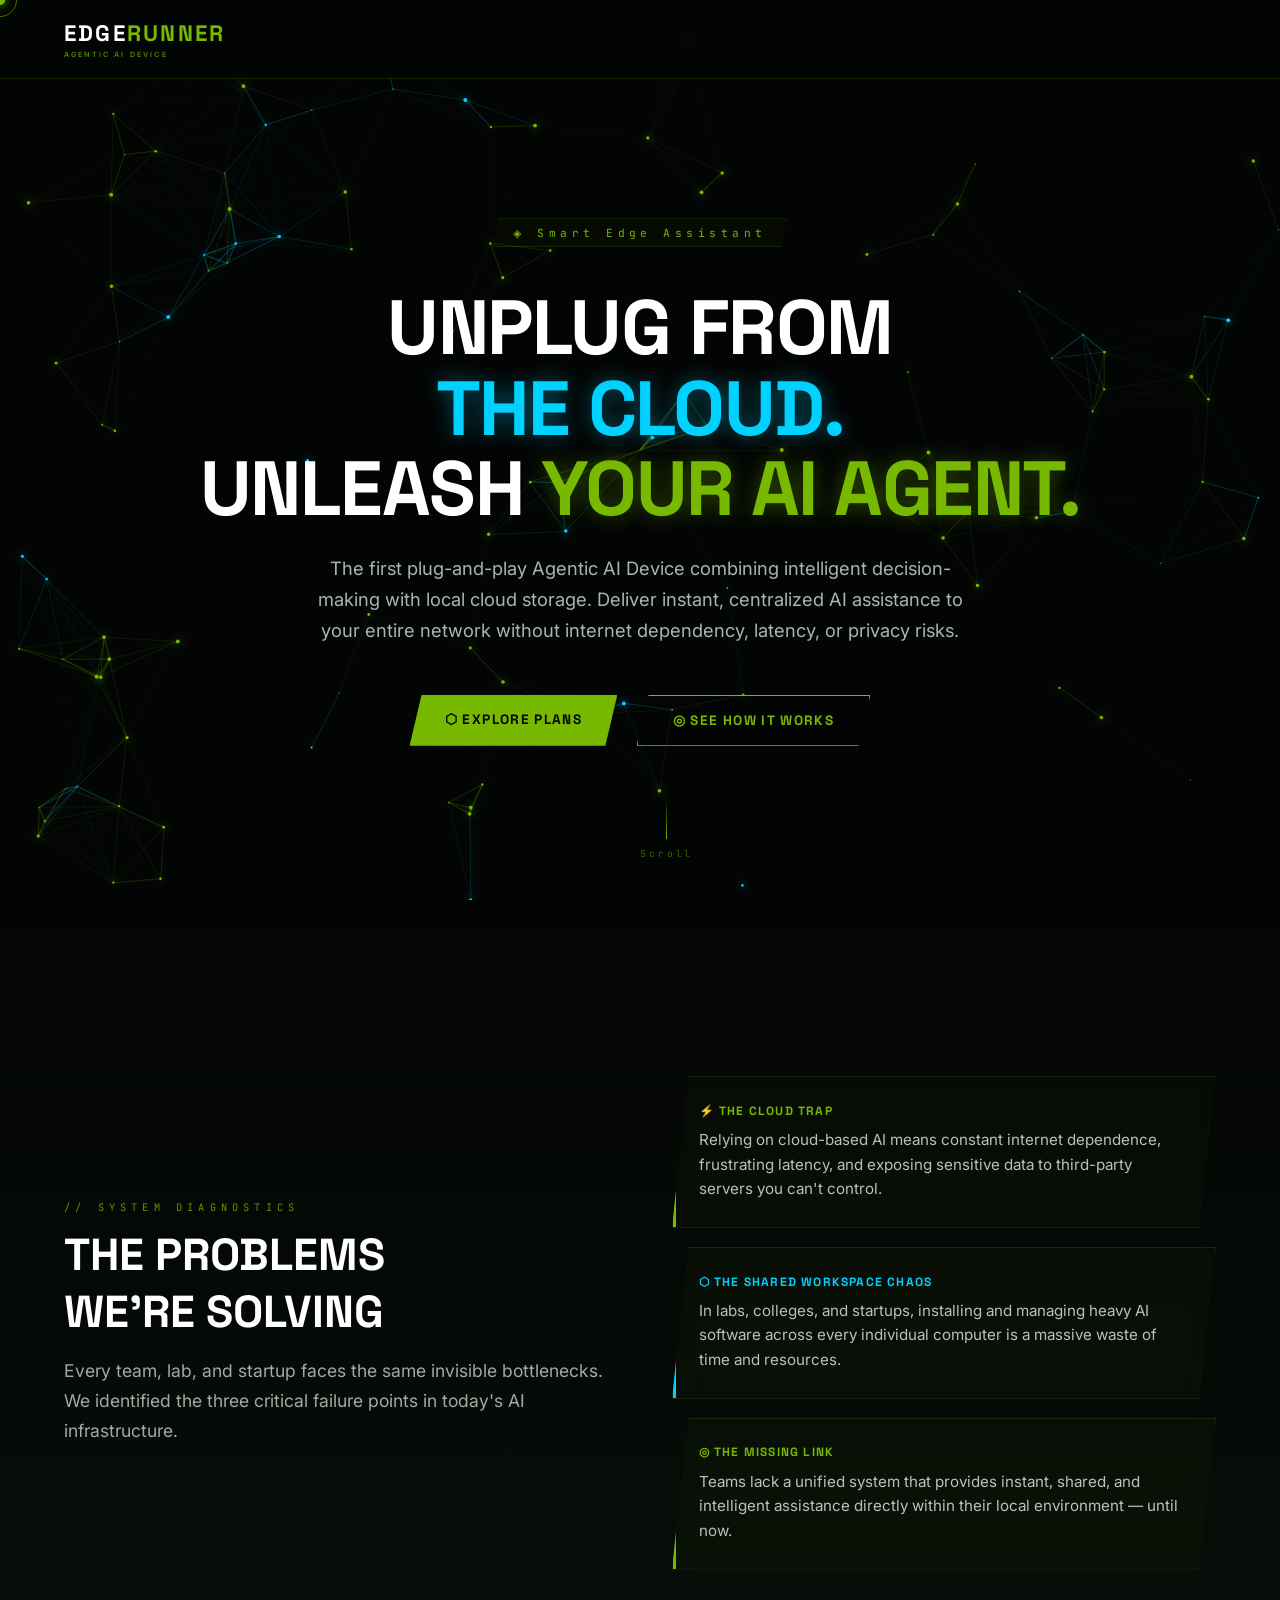
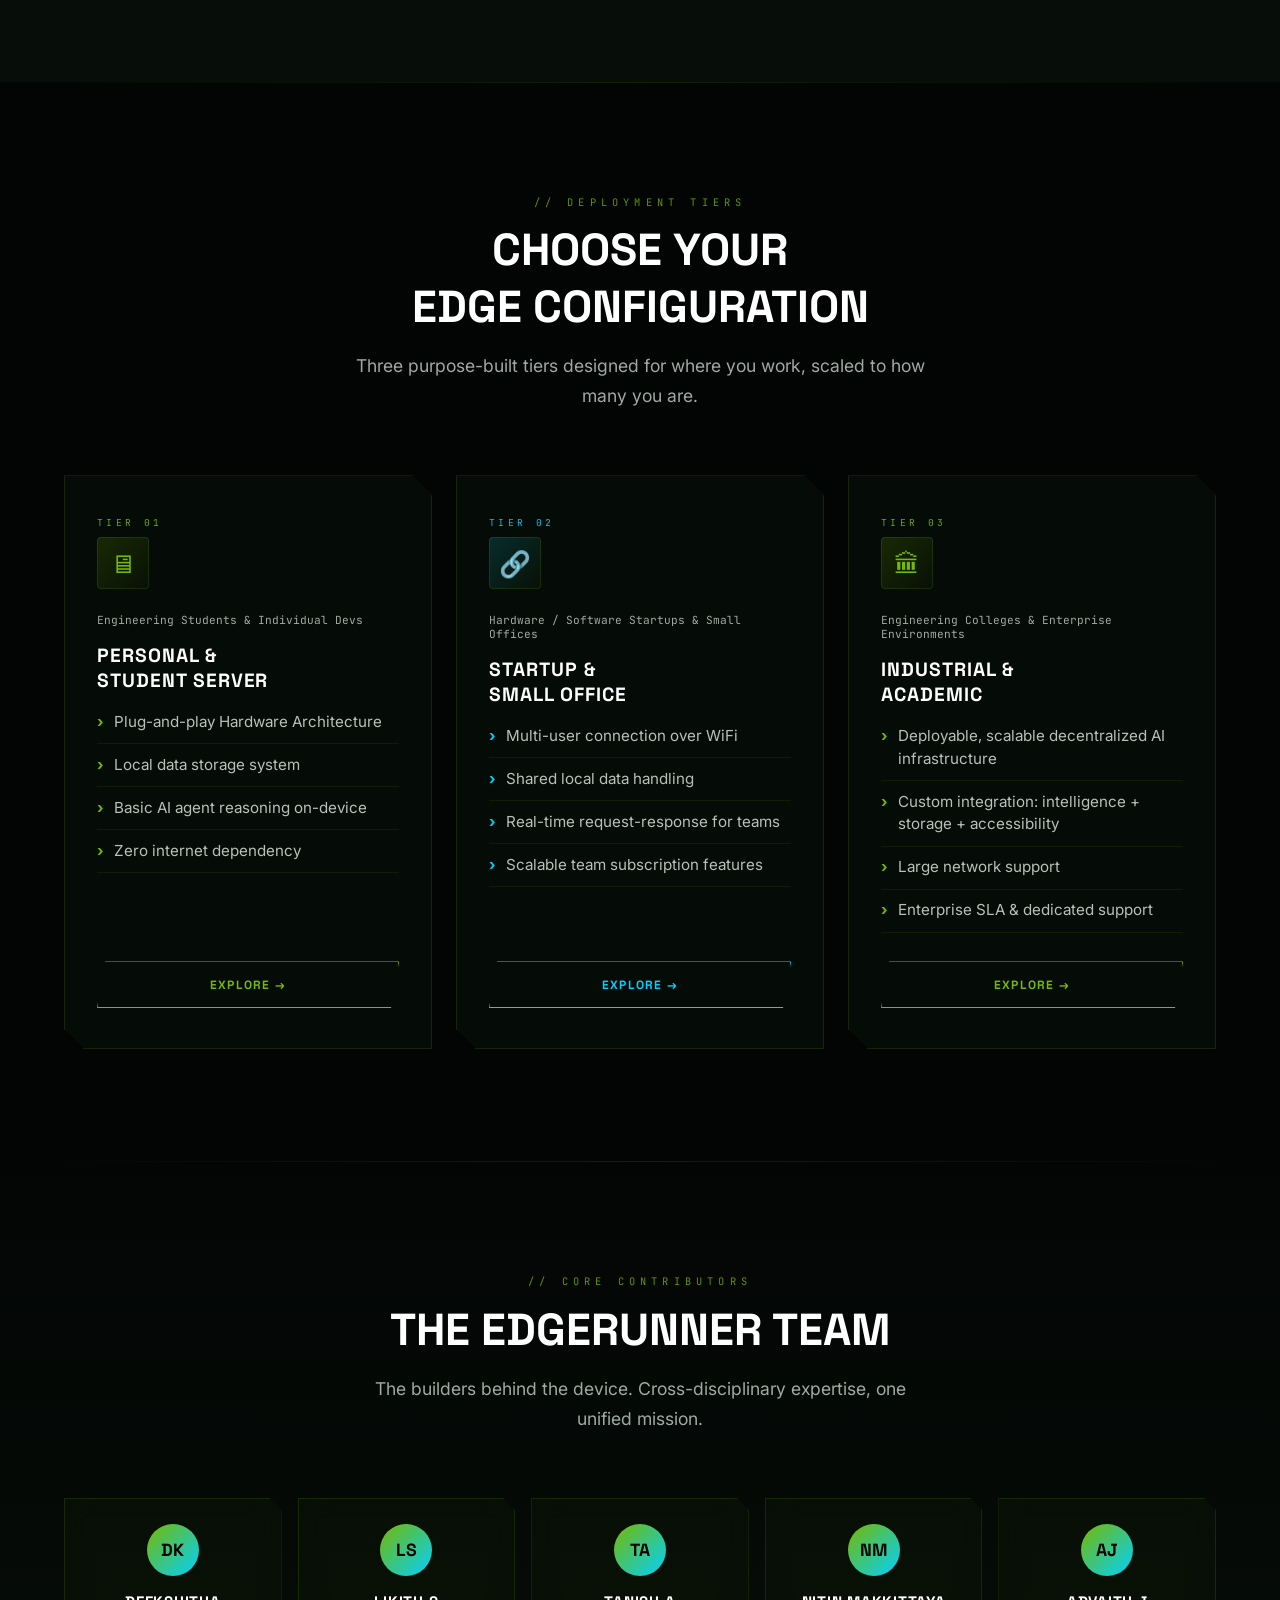
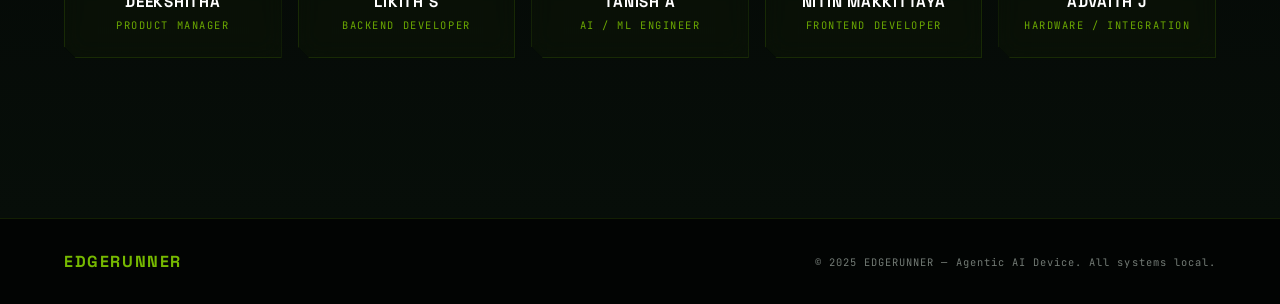
==== index.html @ c9e1b282 "Fresh start: Initializing Edgerunner" ====
<!DOCTYPE html>
<html lang="en">
<head>
<meta charset="UTF-8">
<meta name="viewport" content="width=device-width, initial-scale=1.0">
<title>EDGERUNNER | Agentic AI Device</title>
<link href="https://fonts.googleapis.com/css2?family=Space+Grotesk:wght@400;700;900&family=Inter:wght@300;400;600&family=JetBrains+Mono:wght@300;400&display=swap" rel="stylesheet">
<link rel="stylesheet" href="styles.css">
</head>
<body>

<div class="cursor" id="cursor"></div>
<div class="cursor-ring" id="cursor-ring"></div>

<canvas id="bg-canvas"></canvas>

<nav>
  <a href="index.html" class="nav-logo">EDGE<span>RUNNER</span></a>
  <ul class="nav-links">

  </ul>
</nav>

<section id="hero">
  <div class="hero-badge">◈ Smart Edge Assistant</div>
  <h1 class="hero-headline">
    Unplug from<br>
    <span class="hl-blue">the Cloud.</span><br>
    Unleash <span class="hl-green">your AI Agent.</span>
  </h1>
  <p class="hero-sub">
    The first plug-and-play Agentic AI Device combining intelligent decision-making with local cloud storage. Deliver instant, centralized AI assistance to your entire network without internet dependency, latency, or privacy risks.
  </p>
  <div class="hero-ctas">
    <a href="#features" class="btn-primary"><span style="position:relative;z-index:1">⬡ Explore Plans</span></a>
    <a href="#problem" class="btn-secondary">◎ See How It Works</a>
  </div>
  <div class="scroll-hint">
    <div class="line"></div>
    <span>Scroll</span>
  </div>
</section>

<section id="problem">
  <div class="problem-grid">
    <div class="problem-left reveal">
      <div class="section-label">// System Diagnostics</div>
      <h2 class="section-title">The Problems<br>We're Solving</h2>
      <p class="section-desc">
        Every team, lab, and startup faces the same invisible bottlenecks. We identified the three critical failure points in today's AI infrastructure.
      </p>
    </div>
    <div class="problem-cards">
      <div class="problem-card c1 reveal reveal-delay-1">
        <div class="problem-card-label">⚡ The Cloud Trap</div>
        <p>Relying on cloud-based AI means constant internet dependence, frustrating latency, and exposing sensitive data to third-party servers you can't control.</p>
      </div>
      <div class="problem-card c2 reveal reveal-delay-2">
        <div class="problem-card-label">⬡ The Shared Workspace Chaos</div>
        <p>In labs, colleges, and startups, installing and managing heavy AI software across every individual computer is a massive waste of time and resources.</p>
      </div>
      <div class="problem-card c3 reveal reveal-delay-3">
        <div class="problem-card-label">◎ The Missing Link</div>
        <p>Teams lack a unified system that provides instant, shared, and intelligent assistance directly within their local environment — until now.</p>
      </div>
    </div>
  </div>
</section>

<div class="divider"></div>

<section id="features">
  <div class="features-header reveal">
    <div class="section-label">// Deployment Tiers</div>
    <h2 class="section-title">Choose Your<br>Edge Configuration</h2>
    <p class="section-desc">Three purpose-built tiers designed for where you work, scaled to how many you are.</p>
  </div>

  <div class="features-grid">
    <div class="feature-card fc1 reveal reveal-delay-1" style="display: flex; flex-direction: column;">
      <div class="feature-card-glow"></div>
      <div class="feature-tag">Tier 01</div>
      <div class="feature-icon">🖥</div>
      <div class="feature-target">Engineering Students & Individual Devs</div>
      <h3>Personal &amp;<br>Student Server</h3>
      <ul class="feature-list" style="flex-grow: 1;">
        <li>Plug-and-play Hardware Architecture</li>
        <li>Local data storage system</li>
        <li>Basic AI agent reasoning on-device</li>
        <li>Zero internet dependency</li>
      </ul>
      <a href="personal.html" class="btn-feature">Explore →</a>
    </div>

    <div class="feature-card fc2 reveal reveal-delay-2" style="display: flex; flex-direction: column;">
      <div class="feature-card-glow"></div>
      <div class="feature-tag">Tier 02</div>
      <div class="feature-icon">🔗</div>
      <div class="feature-target">Hardware / Software Startups & Small Offices</div>
      <h3>Startup &amp;<br>Small Office</h3>
      <ul class="feature-list" style="flex-grow: 1;">
        <li>Multi-user connection over WiFi</li>
        <li>Shared local data handling</li>
        <li>Real-time request-response for teams</li>
        <li>Scalable team subscription features</li>
      </ul>
      <a href="startup.html" class="btn-feature">Explore  →</a>
    </div>

    <div class="feature-card fc3 reveal reveal-delay-3" style="display: flex; flex-direction: column;">
      <div class="feature-card-glow"></div>
      <div class="feature-tag">Tier 03</div>
      <div class="feature-icon">🏛</div>
      <div class="feature-target">Engineering Colleges & Enterprise Environments</div>
      <h3>Industrial &amp;<br>Academic</h3>
      <ul class="feature-list" style="flex-grow: 1;">
        <li>Deployable, scalable decentralized AI infrastructure</li>
        <li>Custom integration: intelligence + storage + accessibility</li>
        <li>Large network support</li>
        <li>Enterprise SLA &amp; dedicated support</li>
      </ul>
      <a href="industrial.html" class="btn-feature">Explore →</a>
    </div>
  </div>
</section>

<div class="divider"></div>

<section id="team">
  <div class="team-header reveal">
    <div class="section-label">// Core Contributors</div>
    <h2 class="section-title">The EDGERUNNER Team</h2>
    <p class="section-desc" style="margin: 0 auto;">The builders behind the device. Cross-disciplinary expertise, one unified mission.</p>
  </div>

  <div class="team-grid">
    <div class="team-card reveal">
      <div class="team-avatar">DK</div>
      <div class="team-name">Deekshitha</div>
      <div class="team-role">Product Manager</div>
    </div>
    <div class="team-card reveal reveal-delay-1">
      <div class="team-avatar">LS</div>
      <div class="team-name">Likith S</div>
      <div class="team-role">Backend Developer</div>
    </div>
    <div class="team-card reveal reveal-delay-2">
      <div class="team-avatar">TA</div>
      <div class="team-name">Tanish A</div>
      <div class="team-role">AI / ML Engineer</div>
    </div>
    <div class="team-card reveal reveal-delay-3">
      <div class="team-avatar">NM</div>
      <div class="team-name">Nitin Makkittaya</div>
      <div class="team-role">Frontend Developer</div>
    </div>
    <div class="team-card reveal reveal-delay-3">
      <div class="team-avatar">AJ</div>
      <div class="team-name">Advaith J</div>
      <div class="team-role">Hardware / Integration</div>
    </div>
  </div>
</section>

<footer>
  <div class="footer-logo">EDGERUNNER</div>
  <div class="footer-copy">© 2025 EDGERUNNER — Agentic AI Device. All systems local.</div>
</footer>

<script src="script.js"></script>
</body>
</html>
---- styles.css ----
:root {
  /* NVIDIA-inspired Palette */
  --nv-green: #76b900;
  --nv-green-glow: rgba(118, 185, 0, 0.4);
  --tech-blue: #00d1ff;
  --dark: #030504;
  --deep: #070e09;
  --glass: rgba(118, 185, 0, 0.03);
  --glass-border: rgba(118, 185, 0, 0.15);
  --text-main: #e2f0e6;
}

*, *::before, *::after { margin: 0; padding: 0; box-sizing: border-box; }

html { scroll-behavior: smooth; }

body {
  background: var(--dark);
  color: var(--text-main);
  font-family: 'Inter', sans-serif;
  overflow-x: hidden;
  cursor: none;
}

/* CUSTOM CURSOR */
.cursor {
  position: fixed; width: 10px; height: 10px;
  background: var(--nv-green); border-radius: 50%;
  pointer-events: none; z-index: 9999;
  transform: translate(-50%, -50%);
  transition: transform 0.1s, background 0.3s;
  box-shadow: 0 0 10px var(--nv-green);
}
.cursor-ring {
  position: fixed; width: 34px; height: 34px;
  border: 1px solid var(--nv-green); border-radius: 50%;
  pointer-events: none; z-index: 9998;
  transform: translate(-50%, -50%);
  transition: all 0.15s ease;
  opacity: 0.6;
}

/* CANVAS BACKGROUND */
#bg-canvas {
  position: fixed; top: 0; left: 0;
  width: 100%; height: 100%;
  z-index: 0; pointer-events: none;
}

/* ─── NAV ─── */
nav {
  position: fixed; top: 0; left: 0; right: 0;
  z-index: 100;
  display: flex; align-items: center; justify-content: space-between;
  padding: 1.2rem 5%;
  background: rgba(3, 5, 4, 0.8);
  backdrop-filter: blur(12px);
  border-bottom: 1px solid var(--glass-border);
}

.nav-logo {
  font-family: 'Space Grotesk', sans-serif;
  font-weight: 900; font-size: 1.4rem;
  color: #fff;
  letter-spacing: 0.1em;
  text-decoration: none;
  position: relative;
}
.nav-logo span { color: var(--nv-green); }
.nav-logo::after {
  content: 'AGENTIC AI DEVICE';
  display: block;
  font-size: 0.45rem;
  letter-spacing: 0.3em;
  color: rgba(118, 185, 0, 0.7);
  font-weight: 600;
  margin-top: 2px;
  font-family: 'Inter', sans-serif;
}

.nav-links { display: flex; gap: 2.5rem; list-style: none; }
.nav-links a {
  font-family: 'JetBrains Mono', monospace;
  font-size: 0.75rem; letter-spacing: 0.2em;
  color: rgba(226, 240, 230, 0.6);
  text-decoration: none; text-transform: uppercase;
  transition: color 0.3s;
  position: relative;
}
.nav-links a::after {
  content: ''; position: absolute; bottom: -4px; left: 0;
  width: 0; height: 1px; background: var(--nv-green);
  transition: width 0.3s;
}
.nav-links a:hover { color: var(--nv-green); }
.nav-links a:hover::after { width: 100%; }

/* ─── HERO & SUB-PAGES ─── */
#hero {
  position: relative; z-index: 1;
  min-height: 100vh;
  display: flex; flex-direction: column;
  align-items: center; justify-content: center;
  text-align: center;
  padding: 8rem 5% 4rem;
}

.page-header {
  position: relative; z-index: 1;
  min-height: 70vh;
  display: flex; flex-direction: column;
  align-items: center; justify-content: center;
  text-align: center;
  padding: 8rem 5% 4rem;
}

.hero-badge {
  font-family: 'JetBrains Mono', monospace;
  font-size: 0.7rem; letter-spacing: 0.4em;
  color: var(--nv-green);
  border: 1px solid var(--glass-border);
  padding: 0.4rem 1.2rem;
  margin-bottom: 2.5rem;
  clip-path: polygon(6px 0%, 100% 0%, calc(100% - 6px) 100%, 0% 100%);
  background: var(--glass);
  animation: fadeSlideDown 0.8s ease both;
}

.hero-headline {
  font-family: 'Space Grotesk', sans-serif;
  font-weight: 900;
  font-size: clamp(2.2rem, 6vw, 5rem);
  line-height: 1.05;
  color: #fff;
  text-transform: uppercase;
  letter-spacing: -0.02em;
  margin-bottom: 1.5rem;
  animation: fadeSlideDown 0.8s 0.1s ease both;
}
.hero-headline .hl-blue { color: var(--tech-blue); text-shadow: 0 0 20px rgba(0, 209, 255, 0.4); }
.hero-headline .hl-green { color: var(--nv-green); text-shadow: 0 0 20px rgba(118, 185, 0, 0.4); }

.hero-sub {
  font-size: 1.15rem; font-weight: 400;
  color: rgba(226, 240, 230, 0.75);
  max-width: 680px; line-height: 1.7;
  margin-bottom: 3rem;
  animation: fadeSlideDown 0.8s 0.2s ease both;
}

.hero-ctas {
  display: flex; gap: 1.2rem; flex-wrap: wrap; justify-content: center;
  animation: fadeSlideDown 0.8s 0.3s ease both;
}

.btn-primary {
  font-family: 'Space Grotesk', sans-serif; font-size: 0.85rem;
  font-weight: 700; letter-spacing: 0.1em;
  padding: 1rem 2.2rem;
  background: var(--nv-green);
  color: var(--dark); text-decoration: none; text-transform: uppercase;
  clip-path: polygon(12px 0%, 100% 0%, calc(100% - 12px) 100%, 0% 100%);
  transition: all 0.3s; cursor: none;
  box-shadow: 0 0 25px var(--nv-green-glow);
  position: relative; overflow: hidden;
  display: inline-block;
}
.btn-primary:hover { 
  background: #88d400; 
  box-shadow: 0 0 40px rgba(118, 185, 0, 0.6); 
  transform: translateY(-2px);
}

.btn-secondary {
  font-family: 'Space Grotesk', sans-serif; font-size: 0.85rem;
  font-weight: 700; letter-spacing: 0.1em;
  padding: 1rem 2.2rem;
  background: transparent;
  border: 1px solid var(--nv-green); color: var(--nv-green);
  text-decoration: none; text-transform: uppercase;
  clip-path: polygon(12px 0%, 100% 0%, calc(100% - 12px) 100%, 0% 100%);
  transition: all 0.3s; cursor: none;
  display: inline-block;
}
.btn-secondary:hover { background: var(--glass); box-shadow: inset 0 0 15px var(--nv-green-glow); }

/* Scroll indicator */
.scroll-hint {
  position: absolute; bottom: 2.5rem; left: 50%;
  transform: translateX(-50%);
  display: flex; flex-direction: column; align-items: center; gap: 0.5rem;
  font-family: 'JetBrains Mono', monospace; font-size: 0.6rem;
  color: rgba(118, 185, 0, 0.5); letter-spacing: 0.3em;
  animation: fadeSlideDown 1s 0.6s ease both;
}
.scroll-hint .line {
  width: 1px; height: 40px;
  background: linear-gradient(to bottom, transparent, var(--nv-green));
  animation: scrollPulse 2s infinite;
}

/* ─── SECTION SHARED ─── */
section { position: relative; z-index: 1; }

.section-label {
  font-family: 'JetBrains Mono', monospace;
  font-size: 0.65rem; letter-spacing: 0.5em;
  color: var(--nv-green); text-transform: uppercase;
  margin-bottom: 0.8rem; opacity: 0.8;
}

.section-title {
  font-family: 'Space Grotesk', sans-serif;
  font-weight: 700; font-size: clamp(1.6rem, 3.5vw, 2.8rem);
  color: #fff; text-transform: uppercase; letter-spacing: 0em;
  margin-bottom: 1rem;
}

.section-desc {
  font-size: 1.1rem; color: rgba(226, 240, 230, 0.7);
  max-width: 580px; line-height: 1.7;
}

/* ─── PROBLEM ─── */
#problem {
  padding: 7rem 5%;
  background: linear-gradient(180deg, var(--dark) 0%, var(--deep) 100%);
}

.problem-grid {
  display: grid; grid-template-columns: 1fr 1fr;
  gap: 4rem; align-items: center;
  max-width: 1200px; margin: 4rem auto 0;
}

.problem-left .section-desc { max-width: 100%; }

.problem-cards { display: flex; flex-direction: column; gap: 1.2rem; }

.problem-card {
  background: var(--glass);
  border: 1px solid var(--glass-border);
  backdrop-filter: blur(12px);
  padding: 1.6rem;
  clip-path: polygon(16px 0%, 100% 0%, calc(100% - 16px) 100%, 0% 100%);
  position: relative; overflow: hidden;
  transition: border-color 0.3s, transform 0.3s;
}
.problem-card::before {
  content: ''; position: absolute; left: 0; top: 0; bottom: 0;
  width: 3px;
  background: var(--nv-green);
}
.problem-card.c2::before { background: var(--tech-blue); }
.problem-card:hover { border-color: rgba(118, 185, 0, 0.4); transform: translateX(6px); }

.problem-card-label {
  font-family: 'Space Grotesk', sans-serif; font-size: 0.75rem;
  letter-spacing: 0.1em; font-weight: 700;
  margin-bottom: 0.6rem; text-transform: uppercase;
}
.c1 .problem-card-label, .c3 .problem-card-label { color: var(--nv-green); }
.c2 .problem-card-label { color: var(--tech-blue); }

.problem-card p { font-size: 0.95rem; color: rgba(226, 240, 230, 0.8); line-height: 1.6; }

/* ─── FEATURES ─── */
#features {
  padding: 7rem 5%;
}

.features-header { text-align: center; margin-bottom: 4rem; }
.features-header .section-desc { margin: 0 auto; }

.features-grid {
  display: grid; grid-template-columns: repeat(3, 1fr);
  gap: 1.5rem; max-width: 1200px; margin: 0 auto;
}

.feature-card {
  background: rgba(7, 14, 9, 0.8);
  border: 1px solid var(--glass-border);
  backdrop-filter: blur(20px);
  padding: 2.5rem 2rem;
  position: relative; overflow: hidden;
  transition: transform 0.4s, border-color 0.4s, box-shadow 0.4s;
  clip-path: polygon(0 0, calc(100% - 20px) 0, 100% 20px, 100% 100%, 20px 100%, 0 calc(100% - 20px));
}

.feature-card::after {
  content: ''; position: absolute;
  top: -1px; right: -1px;
  width: 20px; height: 20px;
  background: var(--glass-border);
  clip-path: polygon(0 0, 100% 100%, 100% 0);
  transition: background 0.3s;
}

.feature-card.fc1 { --accent: var(--nv-green); }
.feature-card.fc2 { --accent: var(--tech-blue); }
.feature-card.fc3 { --accent: var(--nv-green); }

.feature-card:hover {
  transform: translateY(-8px);
  border-color: var(--accent);
  box-shadow: 0 20px 60px rgba(0,0,0,0.6), 0 0 30px rgba(118, 185, 0, 0.1);
}
.feature-card:hover::after { background: var(--accent); }

.feature-card-glow {
  position: absolute; top: 0; left: 0; right: 0;
  height: 2px; background: linear-gradient(90deg, transparent, var(--accent), transparent);
  opacity: 0; transition: opacity 0.4s;
}
.feature-card:hover .feature-card-glow { opacity: 1; }

.feature-tag {
  font-family: 'JetBrains Mono', monospace; font-size: 0.6rem;
  letter-spacing: 0.35em; text-transform: uppercase;
  color: var(--accent); margin-bottom: 0.5rem; opacity: 0.9;
}

.feature-icon {
  width: 52px; height: 52px; margin-bottom: 1.5rem;
  border: 1px solid var(--glass-border); border-radius: 4px;
  display: flex; align-items: center; justify-content: center;
  background: var(--glass);
  font-size: 1.6rem;
  position: relative;
  color: var(--accent);
}
.feature-icon::before {
  content: ''; position: absolute; inset: -1px;
  background: linear-gradient(135deg, var(--accent), transparent);
  opacity: 0.15; border-radius: 4px;
}

.feature-card h3 {
  font-family: 'Space Grotesk', sans-serif; font-size: 1.2rem;
  font-weight: 700; color: #fff;
  text-transform: uppercase; letter-spacing: 0.05em;
  margin-bottom: 0.5rem;
}

.feature-target {
  font-family: 'JetBrains Mono', monospace; font-size: 0.7rem;
  color: rgba(226, 240, 230, 0.7); margin-bottom: 1rem;
}

.feature-list {
  list-style: none; margin-bottom: 1.8rem;
}
.feature-list li {
  font-size: 0.95rem; color: rgba(226, 240, 230, 0.8);
  padding: 0.6rem 0; border-bottom: 1px solid rgba(118, 185, 0, 0.1);
  display: flex; gap: 0.6rem; align-items: flex-start;
  line-height: 1.5;
}
.feature-list li::before { content: '›'; color: var(--accent); flex-shrink: 0; font-weight: bold;}

.btn-feature {
  display: block; text-align: center;
  font-family: 'Space Grotesk', sans-serif; font-size: 0.75rem;
  font-weight: 700; letter-spacing: 0.1em;
  padding: 0.9rem 1.5rem;
  border: 1px solid var(--accent); color: var(--accent);
  text-decoration: none; text-transform: uppercase;
  clip-path: polygon(8px 0%, 100% 0%, calc(100% - 8px) 100%, 0% 100%);
  background: transparent;
  transition: all 0.3s; cursor: none;
  margin-top: auto;
}
.btn-feature:hover { background: var(--accent); color: var(--dark); box-shadow: 0 0 15px rgba(118, 185, 0, 0.3); }

/* ─── DIVIDER ─── */
.divider {
  height: 1px; max-width: 1200px; margin: 0 auto;
  background: linear-gradient(90deg, transparent, var(--glass-border), transparent);
}

/* ─── TEAM ─── */
#team {
  padding: 7rem 5%;
  background: linear-gradient(180deg, var(--dark) 0%, var(--deep) 100%);
}

.team-header { text-align: center; margin-bottom: 4rem; }

.team-grid {
  display: grid; 
  grid-template-columns: repeat(5, 1fr);
  gap: 1rem; 
  max-width: 1200px; 
  margin: 0 auto 3rem;
}

.team-card {
  background: var(--glass);
  border: 1px solid var(--glass-border);
  backdrop-filter: blur(12px);
  padding: 1.6rem 1rem;
  text-align: center;
  clip-path: polygon(0 0, calc(100% - 12px) 0, 100% 12px, 100% 100%, 12px 100%, 0 calc(100% - 12px));
  transition: border-color 0.3s, transform 0.3s;
  position: relative;
}
.team-card:hover { border-color: var(--nv-green); transform: translateY(-4px); box-shadow: 0 10px 30px rgba(0,0,0,0.5); }

.team-avatar {
  width: 52px; height: 52px; border-radius: 50%;
  background: linear-gradient(135deg, var(--nv-green), var(--tech-blue));
  display: flex; align-items: center; justify-content: center;
  font-family: 'Space Grotesk', sans-serif; font-weight: 900;
  font-size: 1.1rem; color: var(--dark);
  margin: 0 auto 1rem;
}

.team-name {
  font-family: 'Space Grotesk', sans-serif; font-weight: 700;
  font-size: 0.95rem; color: #fff; letter-spacing: 0.05em;
  text-transform: uppercase; margin-bottom: 0.4rem;
}

.team-role {
  font-family: 'JetBrains Mono', monospace; font-size: 0.65rem;
  color: var(--nv-green); letter-spacing: 0.15em; opacity: 0.9;
  text-transform: uppercase;
}

/* ─── FOOTER ─── */
footer {
  position: relative; z-index: 1;
  border-top: 1px solid var(--glass-border);
  padding: 2rem 5%;
  display: flex; align-items: center; justify-content: space-between;
  background: rgba(3, 5, 4, 0.95);
}

.footer-logo {
  font-family: 'Space Grotesk', sans-serif; font-weight: 900;
  font-size: 1rem; color: var(--nv-green); letter-spacing: 0.1em;
}

.footer-copy {
  font-family: 'JetBrains Mono', monospace; font-size: 0.65rem;
  color: rgba(226, 240, 230, 0.5); letter-spacing: 0.1em;
}

/* ─── ANIMATIONS ─── */
@keyframes fadeSlideDown {
  from { opacity: 0; transform: translateY(-20px); }
  to { opacity: 1; transform: translateY(0); }
}
@keyframes scrollPulse {
  0%, 100% { opacity: 0.4; transform: scaleY(1); }
  50% { opacity: 1; transform: scaleY(1.15); }
}

/* Reveal on scroll */
.reveal {
  opacity: 0; transform: translateY(30px);
  transition: opacity 0.7s ease, transform 0.7s ease;
}
.reveal.visible { opacity: 1; transform: translateY(0); }
.reveal-delay-1 { transition-delay: 0.1s; }
.reveal-delay-2 { transition-delay: 0.2s; }
.reveal-delay-3 { transition-delay: 0.3s; }

@media (max-width: 1000px) {
  .team-grid { grid-template-columns: repeat(auto-fit, minmax(160px, 1fr)); }
}
@media (max-width: 900px) {
  .features-grid { grid-template-columns: 1fr; }
  .problem-grid { grid-template-columns: 1fr; }
  .nav-links { display: none; }
  footer { flex-direction: column; gap: 1rem; text-align: center; }
}
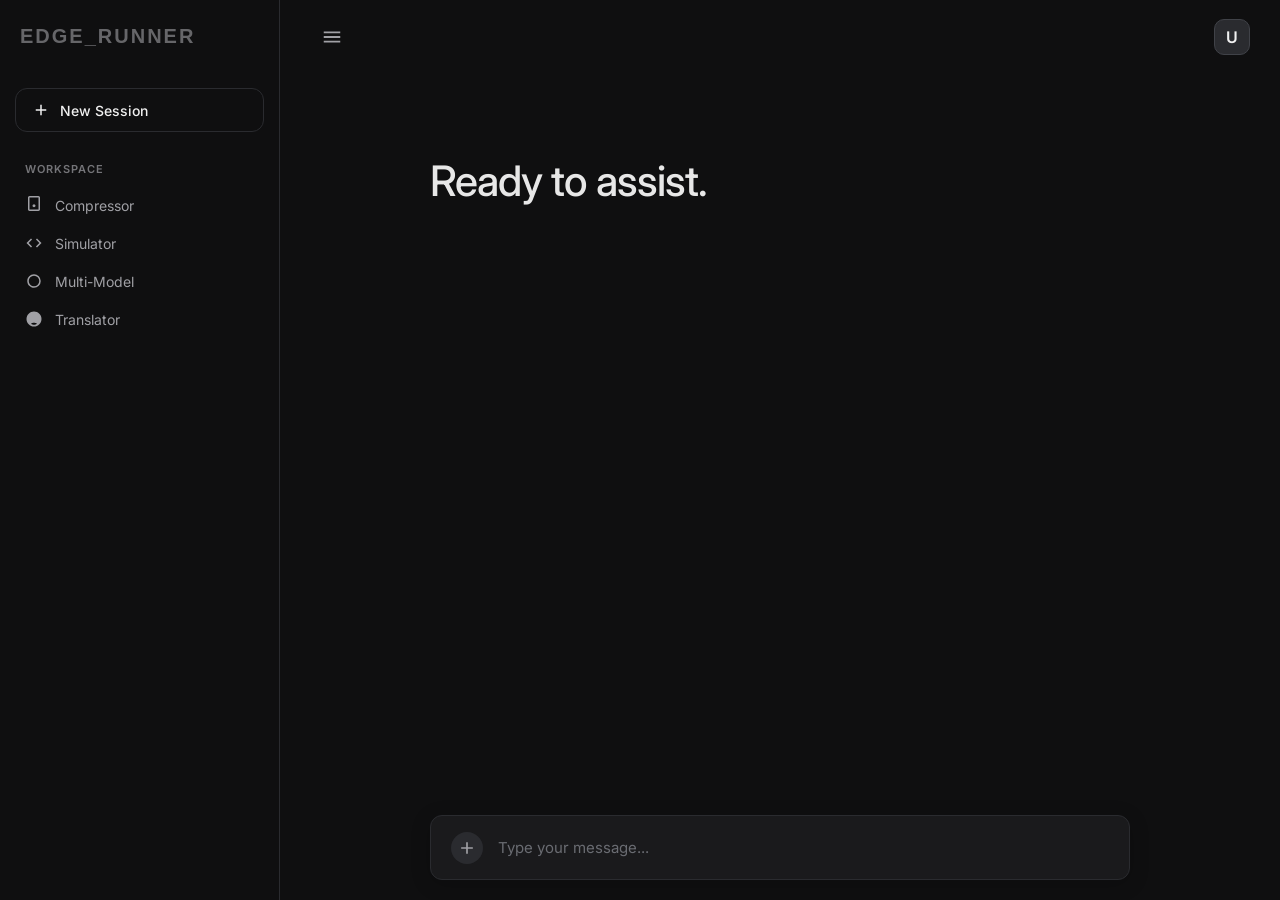
==== commit f48fb6ea: "Add files via upload" ====
--- a/index.html
+++ b/index.html
@@ -1,172 +1,710 @@
-<!DOCTYPE html>
-<html lang="en">
-<head>
-<meta charset="UTF-8">
-<meta name="viewport" content="width=device-width, initial-scale=1.0">
-<title>EDGERUNNER | Agentic AI Device</title>
-<link href="https://fonts.googleapis.com/css2?family=Space+Grotesk:wght@400;700;900&family=Inter:wght@300;400;600&family=JetBrains+Mono:wght@300;400&display=swap" rel="stylesheet">
-<link rel="stylesheet" href="styles.css">
-</head>
-<body>
-
-<div class="cursor" id="cursor"></div>
-<div class="cursor-ring" id="cursor-ring"></div>
-
-<canvas id="bg-canvas"></canvas>
-
-<nav>
-  <a href="index.html" class="nav-logo">EDGE<span>RUNNER</span></a>
-  <ul class="nav-links">
-
-  </ul>
-</nav>
-
-<section id="hero">
-  <div class="hero-badge">◈ Smart Edge Assistant</div>
-  <h1 class="hero-headline">
-    Unplug from<br>
-    <span class="hl-blue">the Cloud.</span><br>
-    Unleash <span class="hl-green">your AI Agent.</span>
-  </h1>
-  <p class="hero-sub">
-    The first plug-and-play Agentic AI Device combining intelligent decision-making with local cloud storage. Deliver instant, centralized AI assistance to your entire network without internet dependency, latency, or privacy risks.
-  </p>
-  <div class="hero-ctas">
-    <a href="#features" class="btn-primary"><span style="position:relative;z-index:1">⬡ Explore Plans</span></a>
-    <a href="#problem" class="btn-secondary">◎ See How It Works</a>
-  </div>
-  <div class="scroll-hint">
-    <div class="line"></div>
-    <span>Scroll</span>
-  </div>
-</section>
-
-<section id="problem">
-  <div class="problem-grid">
-    <div class="problem-left reveal">
-      <div class="section-label">// System Diagnostics</div>
-      <h2 class="section-title">The Problems<br>We're Solving</h2>
-      <p class="section-desc">
-        Every team, lab, and startup faces the same invisible bottlenecks. We identified the three critical failure points in today's AI infrastructure.
-      </p>
-    </div>
-    <div class="problem-cards">
-      <div class="problem-card c1 reveal reveal-delay-1">
-        <div class="problem-card-label">⚡ The Cloud Trap</div>
-        <p>Relying on cloud-based AI means constant internet dependence, frustrating latency, and exposing sensitive data to third-party servers you can't control.</p>
-      </div>
-      <div class="problem-card c2 reveal reveal-delay-2">
-        <div class="problem-card-label">⬡ The Shared Workspace Chaos</div>
-        <p>In labs, colleges, and startups, installing and managing heavy AI software across every individual computer is a massive waste of time and resources.</p>
-      </div>
-      <div class="problem-card c3 reveal reveal-delay-3">
-        <div class="problem-card-label">◎ The Missing Link</div>
-        <p>Teams lack a unified system that provides instant, shared, and intelligent assistance directly within their local environment — until now.</p>
-      </div>
-    </div>
-  </div>
-</section>
-
-<div class="divider"></div>
-
-<section id="features">
-  <div class="features-header reveal">
-    <div class="section-label">// Deployment Tiers</div>
-    <h2 class="section-title">Choose Your<br>Edge Configuration</h2>
-    <p class="section-desc">Three purpose-built tiers designed for where you work, scaled to how many you are.</p>
-  </div>
-
-  <div class="features-grid">
-    <div class="feature-card fc1 reveal reveal-delay-1" style="display: flex; flex-direction: column;">
-      <div class="feature-card-glow"></div>
-      <div class="feature-tag">Tier 01</div>
-      <div class="feature-icon">🖥</div>
-      <div class="feature-target">Engineering Students & Individual Devs</div>
-      <h3>Personal &amp;<br>Student Server</h3>
-      <ul class="feature-list" style="flex-grow: 1;">
-        <li>Plug-and-play Hardware Architecture</li>
-        <li>Local data storage system</li>
-        <li>Basic AI agent reasoning on-device</li>
-        <li>Zero internet dependency</li>
-      </ul>
-      <a href="personal.html" class="btn-feature">Explore →</a>
-    </div>
-
-    <div class="feature-card fc2 reveal reveal-delay-2" style="display: flex; flex-direction: column;">
-      <div class="feature-card-glow"></div>
-      <div class="feature-tag">Tier 02</div>
-      <div class="feature-icon">🔗</div>
-      <div class="feature-target">Hardware / Software Startups & Small Offices</div>
-      <h3>Startup &amp;<br>Small Office</h3>
-      <ul class="feature-list" style="flex-grow: 1;">
-        <li>Multi-user connection over WiFi</li>
-        <li>Shared local data handling</li>
-        <li>Real-time request-response for teams</li>
-        <li>Scalable team subscription features</li>
-      </ul>
-      <a href="startup.html" class="btn-feature">Explore  →</a>
-    </div>
-
-    <div class="feature-card fc3 reveal reveal-delay-3" style="display: flex; flex-direction: column;">
-      <div class="feature-card-glow"></div>
-      <div class="feature-tag">Tier 03</div>
-      <div class="feature-icon">🏛</div>
-      <div class="feature-target">Engineering Colleges & Enterprise Environments</div>
-      <h3>Industrial &amp;<br>Academic</h3>
-      <ul class="feature-list" style="flex-grow: 1;">
-        <li>Deployable, scalable decentralized AI infrastructure</li>
-        <li>Custom integration: intelligence + storage + accessibility</li>
-        <li>Large network support</li>
-        <li>Enterprise SLA &amp; dedicated support</li>
-      </ul>
-      <a href="industrial.html" class="btn-feature">Explore →</a>
-    </div>
-  </div>
-</section>
-
-<div class="divider"></div>
-
-<section id="team">
-  <div class="team-header reveal">
-    <div class="section-label">// Core Contributors</div>
-    <h2 class="section-title">The EDGERUNNER Team</h2>
-    <p class="section-desc" style="margin: 0 auto;">The builders behind the device. Cross-disciplinary expertise, one unified mission.</p>
-  </div>
-
-  <div class="team-grid">
-    <div class="team-card reveal">
-      <div class="team-avatar">DK</div>
-      <div class="team-name">Deekshitha</div>
-      <div class="team-role">Product Manager</div>
-    </div>
-    <div class="team-card reveal reveal-delay-1">
-      <div class="team-avatar">LS</div>
-      <div class="team-name">Likith S</div>
-      <div class="team-role">Backend Developer</div>
-    </div>
-    <div class="team-card reveal reveal-delay-2">
-      <div class="team-avatar">TA</div>
-      <div class="team-name">Tanish A</div>
-      <div class="team-role">AI / ML Engineer</div>
-    </div>
-    <div class="team-card reveal reveal-delay-3">
-      <div class="team-avatar">NM</div>
-      <div class="team-name">Nitin Makkittaya</div>
-      <div class="team-role">Frontend Developer</div>
-    </div>
-    <div class="team-card reveal reveal-delay-3">
-      <div class="team-avatar">AJ</div>
-      <div class="team-name">Advaith J</div>
-      <div class="team-role">Hardware / Integration</div>
-    </div>
-  </div>
-</section>
-
-<footer>
-  <div class="footer-logo">EDGERUNNER</div>
-  <div class="footer-copy">© 2025 EDGERUNNER — Agentic AI Device. All systems local.</div>
-</footer>
-
-<script src="script.js"></script>
-</body>
+<!DOCTYPE html>
+<html lang="en">
+<head>
+    <meta charset="UTF-8">
+    <meta name="viewport" content="width=device-width, initial-scale=1.0">
+    <title>EDGE_RUNNER Minimal Chatbot</title>
+    <link href="https://fonts.googleapis.com/css2?family=Inter:wght@300;400;500;600;700&display=swap" rel="stylesheet">
+    <style>
+        :root {
+            /* Dark Theme Variables */
+            --bg-color: #0f0f10;
+            --surface-color: #1a1a1c;
+            --text-primary: #f0f0f0;
+            --text-secondary: #a0a0a5;
+            --user-msg-bg: #2a2b2f;
+            --accent-color: #e3e3e3;
+            --border-color: #2a2b2f;
+            --hover-color: #232427;
+            --input-bg: #1a1a1c;
+            --dropdown-bg: #232427;
+        }
+
+        * {
+            margin: 0;
+            padding: 0;
+            box-sizing: border-box;
+            font-family: 'Inter', sans-serif;
+        }
+
+        body {
+            background-color: var(--bg-color);
+            color: var(--text-primary);
+            display: flex;
+            height: 100vh;
+            overflow: hidden;
+        }
+
+        /* Sidebar Styles */
+        .sidebar {
+            width: 280px;
+            background-color: var(--bg-color);
+            border-right: 1px solid var(--border-color);
+            padding: 25px 15px;
+            display: flex;
+            flex-direction: column;
+            transition: all 0.3s ease;
+            overflow: hidden;
+            white-space: nowrap; 
+        }
+
+        .sidebar.hidden {
+            width: 0;
+            padding-left: 0;
+            padding-right: 0;
+            border-right: none;
+            opacity: 0;
+        }
+
+        /* Watermark Styles */
+        .watermark {
+            font-family: 'Klavika Bold', 'Klavika', sans-serif; 
+            font-size: 20px; 
+            font-weight: 700; 
+            letter-spacing: 2px;
+            color: var(--text-secondary);
+            opacity: 0.6;
+            padding-left: 5px;
+            margin-bottom: 40px; 
+            user-select: none;
+        }
+
+        .new-chat-btn {
+            display: flex;
+            align-items: center;
+            gap: 10px;
+            background-color: transparent;
+            color: var(--text-primary);
+            border: 1px solid var(--border-color);
+            padding: 12px 16px;
+            border-radius: 12px;
+            font-size: 14px;
+            font-weight: 500;
+            cursor: pointer;
+            transition: background-color 0.2s;
+            width: 100%;
+            margin-bottom: 30px;
+        }
+
+        .new-chat-btn svg {
+            fill: var(--text-primary);
+            min-width: 18px; 
+        }
+
+        .new-chat-btn:hover {
+            background-color: var(--hover-color);
+        }
+
+        /* Sidebar Tools Navigation */
+        .nav-section-title {
+            font-size: 11px;
+            font-weight: 600;
+            color: var(--text-secondary);
+            letter-spacing: 1px;
+            padding-left: 10px;
+            margin-bottom: 10px;
+            opacity: 0.7;
+        }
+
+        .tool-nav-btn {
+            display: flex;
+            align-items: center;
+            gap: 12px;
+            width: 100%;
+            background: transparent;
+            border: none;
+            color: var(--text-secondary);
+            padding: 10px 10px;
+            border-radius: 8px;
+            font-size: 14px;
+            font-weight: 400;
+            cursor: pointer;
+            transition: all 0.2s ease;
+            text-align: left;
+        }
+
+        .tool-nav-btn svg {
+            fill: currentColor;
+            min-width: 18px;
+        }
+
+        .tool-nav-btn:hover {
+            background-color: var(--hover-color);
+            color: var(--text-primary);
+        }
+
+        /* Main Content Styles */
+        .main-content {
+            flex-grow: 1;
+            display: flex;
+            flex-direction: column;
+            position: relative;
+            background-color: var(--bg-color);
+            min-width: 0; 
+        }
+
+        .header {
+            display: flex;
+            justify-content: space-between;
+            align-items: center;
+            padding: 15px 30px;
+            border-bottom: 1px solid transparent;
+        }
+
+        .menu-btn {
+            background: none;
+            border: 1px solid transparent;
+            cursor: pointer;
+            padding: 10px;
+            border-radius: 8px;
+            display: flex;
+            align-items: center;
+            justify-content: center;
+            width: 44px;
+            height: 44px;
+            color: var(--text-secondary);
+            transition: background-color 0.2s, border 0.2s;
+        }
+
+        .menu-btn:hover {
+            background-color: var(--hover-color);
+            border: 1px solid var(--border-color);
+            color: var(--text-primary);
+        }
+
+        .menu-btn svg {
+            fill: currentColor;
+        }
+
+        .user-avatar {
+            width: 36px;
+            height: 36px;
+            background-color: #2a2b2f; 
+            border: 1px solid #404248;
+            color: var(--text-primary);
+            border-radius: 10px;
+            display: flex;
+            align-items: center;
+            justify-content: center;
+            font-weight: 600;
+            font-size: 16px;
+        }
+
+        .chat-container {
+            flex-grow: 1;
+            padding: 20px 15%;
+            overflow-y: auto;
+            display: flex;
+            flex-direction: column;
+            gap: 30px;
+            scroll-behavior: smooth;
+        }
+
+        /* Greeting */
+        .greeting {
+            margin-top: 60px;
+            margin-bottom: 40px;
+            display: flex;
+            flex-direction: column;
+            align-items: flex-start;
+        }
+        
+        .greeting h1 {
+            font-size: 42px;
+            font-weight: 500;
+            letter-spacing: -1px;
+            color: #ffffff; 
+            opacity: 0.9;
+        }
+
+        /* Messages */
+        .message {
+            display: flex;
+            gap: 20px;
+            max-width: 100%;
+            line-height: 1.6;
+        }
+
+        .message.user-message {
+            flex-direction: row-reverse;
+        }
+
+        .message.user-message .message-content {
+            background-color: var(--user-msg-bg);
+            padding: 14px 20px;
+            border-radius: 12px;
+            max-width: 70%;
+            color: var(--text-primary);
+            border: 1px solid var(--border-color);
+        }
+
+        .message.ai-message .message-content {
+            max-width: 80%;
+            padding-top: 5px;
+            color: var(--text-primary);
+        }
+
+        .ai-avatar {
+            min-width: 36px;
+            height: 36px;
+            border-radius: 10px;
+            background-color: var(--surface-color);
+            border: 1px solid var(--border-color);
+            display: flex;
+            align-items: center;
+            justify-content: center;
+            color: var(--text-primary);
+        }
+
+        .ai-avatar svg {
+            width: 20px;
+            height: 20px;
+        }
+
+        /* Input Area */
+        .input-container {
+            padding: 20px 15%;
+            background-color: var(--bg-color);
+        }
+
+        .input-box {
+            display: flex;
+            align-items: center;
+            background-color: var(--input-bg);
+            padding: 12px 20px;
+            border-radius: 12px;
+            border: 1px solid var(--border-color);
+            gap: 10px;
+            box-shadow: 0 4px 20px rgba(0,0,0,0.2);
+            transition: border-color 0.2s;
+            position: relative; /* For dropdown positioning */
+        }
+
+        .input-box:focus-within {
+            border-color: #555860;
+        }
+
+        /* Context Menu (+) Button & Dropdown */
+        .action-menu-wrapper {
+            position: relative;
+            display: flex;
+            align-items: center;
+        }
+
+        .plus-btn {
+            background: none;
+            border: none;
+            cursor: pointer;
+            display: flex;
+            align-items: center;
+            justify-content: center;
+            padding: 6px;
+            border-radius: 50%;
+            background-color: var(--user-msg-bg);
+            color: var(--text-secondary);
+            transition: all 0.2s;
+        }
+
+        .plus-btn:hover {
+            background-color: #404248;
+            color: var(--text-primary);
+            transform: rotate(90deg);
+        }
+
+        .plus-btn svg {
+            width: 20px;
+            height: 20px;
+            fill: currentColor;
+        }
+
+        .action-dropdown {
+            position: absolute;
+            bottom: 140%;
+            left: 0;
+            background-color: var(--dropdown-bg);
+            border: 1px solid var(--border-color);
+            border-radius: 10px;
+            padding: 6px;
+            box-shadow: 0 4px 15px rgba(0,0,0,0.4);
+            display: none; /* Hidden by default */
+            flex-direction: column;
+            min-width: 160px;
+            z-index: 10;
+        }
+
+        .action-dropdown.active {
+            display: flex;
+            animation: fadeIn 0.2s ease;
+        }
+
+        @keyframes fadeIn {
+            from { opacity: 0; transform: translateY(10px); }
+            to { opacity: 1; transform: translateY(0); }
+        }
+
+        .dropdown-item {
+            background: none;
+            border: none;
+            color: var(--text-primary);
+            padding: 10px 12px;
+            border-radius: 6px;
+            display: flex;
+            align-items: center;
+            gap: 10px;
+            cursor: pointer;
+            font-size: 13px;
+            font-weight: 500;
+            transition: background-color 0.2s;
+            text-align: left;
+            width: 100%;
+        }
+
+        .dropdown-item:hover {
+            background-color: #383a40;
+        }
+
+        .dropdown-item svg {
+            fill: var(--text-secondary);
+            width: 16px;
+            height: 16px;
+        }
+
+        /* Input Field */
+        .input-box input {
+            flex-grow: 1;
+            border: none;
+            background: transparent;
+            font-size: 15px;
+            color: var(--text-primary);
+            padding: 10px 5px;
+            outline: none;
+        }
+
+        .input-box input::placeholder {
+            color: #6a6c72;
+        }
+
+        .icon-btn {
+            background: none;
+            border: none;
+            cursor: pointer;
+            display: flex;
+            align-items: center;
+            justify-content: center;
+            padding: 8px;
+            border-radius: 8px;
+            color: var(--text-secondary);
+            transition: background-color 0.2s, color 0.2s;
+        }
+
+        .icon-btn:hover {
+            background-color: var(--hover-color);
+            color: var(--text-primary);
+        }
+
+        .icon-btn svg {
+            width: 20px;
+            height: 20px;
+            fill: currentColor;
+        }
+
+        .send-btn {
+            color: var(--text-primary);
+            display: none; 
+            background-color: var(--user-msg-bg);
+            border: 1px solid var(--border-color);
+        }
+
+        .send-btn:hover {
+            background-color: #404248;
+        }
+
+        /* Typing Indicator */
+        .typing-indicator {
+            display: flex;
+            gap: 5px;
+            padding: 10px 0;
+        }
+        .typing-indicator span {
+            width: 6px;
+            height: 6px;
+            background-color: var(--text-secondary);
+            border-radius: 50%;
+            animation: pulse 1.4s infinite ease-in-out both;
+        }
+        .typing-indicator span:nth-child(1) { animation-delay: -0.32s; }
+        .typing-indicator span:nth-child(2) { animation-delay: -0.16s; }
+        
+        @keyframes pulse {
+            0%, 80%, 100% { opacity: 0.3; transform: scale(0.8); }
+            40% { opacity: 1; transform: scale(1.2); }
+        }
+
+        /* Custom Scrollbar */
+        ::-webkit-scrollbar {
+            width: 6px;
+        }
+        ::-webkit-scrollbar-track {
+            background: transparent; 
+        }
+        ::-webkit-scrollbar-thumb {
+            background: #33353a; 
+            border-radius: 10px;
+        }
+        ::-webkit-scrollbar-thumb:hover {
+            background: #4a4c52; 
+        }
+
+        @media (max-width: 768px) {
+            .sidebar {
+                position: absolute;
+                height: 100%;
+                z-index: 100;
+                box-shadow: 4px 0 20px rgba(0,0,0,0.5);
+            }
+            .sidebar.hidden {
+                width: 0;
+                border: none;
+                box-shadow: none;
+            }
+            .chat-container, .input-container {
+                padding-left: 20px;
+                padding-right: 20px;
+            }
+            .greeting h1 {
+                font-size: 32px;
+            }
+        }
+    </style>
+</head>
+<body>
+
+    <div class="sidebar" id="sidebar">
+        <div class="watermark">EDGE_RUNNER</div>
+
+        <button class="new-chat-btn">
+            <svg xmlns="http://www.w3.org/2000/svg" height="18" viewBox="0 -960 960 960" width="18"><path d="M440-440H200v-80h240v-240h80v240h240v80H520v240h-80v-240Z"/></svg>
+            New Session
+        </button>
+
+        <div class="nav-section-title">WORKSPACE</div>
+        
+        <button class="tool-nav-btn">
+            <svg xmlns="http://www.w3.org/2000/svg" height="18" viewBox="0 -960 960 960" width="18"><path d="M240-160q-33 0-56.5-23.5T160-240v-640q0-33 23.5-56.5T240-960h480q33 0 56.5 23.5T800-880v640q0 33-23.5 56.5T720-160H240Zm0-80h480v-640H240v640Zm240-120q33 0 56.5-23.5T560-440q0-33-23.5-56.5T480-520q-33 0-56.5 23.5T400-440q0 33 23.5 56.5T480-360ZM240-880v640-640Z"/></svg>
+            Compressor
+        </button>
+        
+        <button class="tool-nav-btn">
+            <svg xmlns="http://www.w3.org/2000/svg" height="18" viewBox="0 -960 960 960" width="18"><path d="M320-240 80-480l240-240 57 57-184 184 183 183-56 56Zm320 0-57-57 184-184-183-183 56-56 240 240-240 240Z"/></svg>
+            Simulator
+        </button>
+        
+        <button class="tool-nav-btn">
+            <svg xmlns="http://www.w3.org/2000/svg" height="18" viewBox="0 -960 960 960" width="18"><path d="M480-120q-75 0-140.5-28.5t-114-77q-48.5-48.5-77-114T120-480q0-75 28.5-140.5t77-114q48.5-48.5 114-77T480-840q150 0 255 105t105 255q0 150-105 255T480-120Zm0-80q117 0 198.5-81.5T760-480q0-117-81.5-198.5T480-760q-117 0-198.5 81.5T200-480q0 117 81.5 198.5T480-200Z"/></svg>
+            Multi-Model
+        </button>
+        
+        <button class="tool-nav-btn">
+            <svg xmlns="http://www.w3.org/2000/svg" height="18" viewBox="0 -960 960 960" width="18"><path d="M480-80q-82 0-155-31.5t-127.5-86Q143-252 111.5-325T80-480q0-83 31.5-156t86-127Q252-817 325-848.5T480-880q83 0 156 31.5T763-763q54 54 85.5 127T880-480q0 82-31.5 155T763-197.5q-54 54.5-127 86T480-80Zm0-100q42 0 81-12t75-35q-27-23-58-35.5T512-280H448q-35 0-66 12.5T324-227q36 23 75 35t81 12Z"/></svg>
+            Translator
+        </button>
+    </div>
+
+    <div class="main-content">
+        <div class="header">
+            <button class="menu-btn" id="menuBtn">
+                <svg xmlns="http://www.w3.org/2000/svg" height="24" viewBox="0 -960 960 960" width="24"><path d="M120-240v-80h720v80H120Zm0-200v-80h720v80H120Zm0-200v-80h720v80H120Z"/></svg>
+            </button>
+            <div class="user-avatar">U</div>
+        </div>
+
+        <div class="chat-container" id="chatContainer">
+            <div class="greeting" id="greetingArea">
+                <h1>Ready to assist.</h1>
+            </div>
+            </div>
+
+        <div class="input-container">
+            <div class="input-box">
+                <div class="action-menu-wrapper" id="actionMenuWrapper">
+                    <button class="plus-btn" id="plusBtn">
+                        <svg xmlns="http://www.w3.org/2000/svg" viewBox="0 -960 960 960"><path d="M440-440H200v-80h240v-240h80v240h240v80H520v240h-80v-240Z"/></svg>
+                    </button>
+                    
+                    <div class="action-dropdown" id="actionDropdown">
+                        <button class="dropdown-item">
+                            <svg xmlns="http://www.w3.org/2000/svg" viewBox="0 -960 960 960"><path d="M440-320v-326L336-542l-56-58 200-200 200 200-56 58-104-104v326h-80ZM240-160q-33 0-56.5-23.5T160-240v-120h80v120h480v-120h80v120q0 33-23.5 56.5T720-160H240Z"/></svg>
+                            Upload files
+                        </button>
+                    </div>
+                </div>
+
+                <input type="text" id="userInput" placeholder="Type your message...">
+                <button class="icon-btn send-btn" id="sendBtn">
+                    <svg xmlns="http://www.w3.org/2000/svg" height="20" viewBox="0 -960 960 960" width="20"><path d="M120-160v-640l760 320-760 320Zm80-120 474-200-474-200v140l240 60-240 60v140Zm0 0v-400 400Z"/></svg>
+                </button>
+            </div>
+        </div>
+    </div>
+
+    <script>
+        // UI Elements
+        const chatContainer = document.getElementById('chatContainer');
+        const userInput = document.getElementById('userInput');
+        const sendBtn = document.getElementById('sendBtn');
+        const greetingArea = document.getElementById('greetingArea');
+        const menuBtn = document.getElementById('menuBtn');
+        const sidebar = document.getElementById('sidebar');
+        
+        // Plus Dropdown Elements
+        const plusBtn = document.getElementById('plusBtn');
+        const actionDropdown = document.getElementById('actionDropdown');
+        const actionMenuWrapper = document.getElementById('actionMenuWrapper');
+
+        // Sidebar Toggle Logic
+        menuBtn.addEventListener('click', () => {
+            sidebar.classList.toggle('hidden');
+        });
+
+        // Plus Button Toggle Logic
+        plusBtn.addEventListener('click', (e) => {
+            e.stopPropagation(); // Prevents the document click listener from firing immediately
+            actionDropdown.classList.toggle('active');
+        });
+
+        // Close dropdown when clicking outside
+        document.addEventListener('click', (e) => {
+            if (!actionMenuWrapper.contains(e.target)) {
+                actionDropdown.classList.remove('active');
+            }
+        });
+
+        // Close dropdown if hitting Escape key
+        document.addEventListener('keydown', (e) => {
+            if (e.key === 'Escape') {
+                actionDropdown.classList.remove('active');
+            }
+        });
+
+        // AI Avatar SVG 
+        const aiSvg = `<svg xmlns="http://www.w3.org/2000/svg" viewBox="0 0 24 24"><circle cx="8" cy="12" r="6" fill="currentColor" opacity="0.5"/><circle cx="16" cy="12" r="6" fill="currentColor" opacity="0.9"/></svg>`;
+
+        // Show/Hide send button based on input
+        userInput.addEventListener('input', () => {
+            if (userInput.value.trim().length > 0) {
+                sendBtn.style.display = 'flex';
+            } else {
+                sendBtn.style.display = 'none';
+            }
+        });
+
+        // Send message on Enter key
+        userInput.addEventListener('keypress', (e) => {
+            if (e.key === 'Enter') {
+                handleSend();
+            }
+        });
+
+        // Send message on Button click
+        sendBtn.addEventListener('click', handleSend);
+
+        function handleSend() {
+            const text = userInput.value.trim();
+            if (text === '') return;
+
+            // Remove greeting if it's the first message
+            if (greetingArea) {
+                greetingArea.style.display = 'none';
+            }
+
+            // Append User Message
+            appendMessage('user', text);
+            userInput.value = '';
+            sendBtn.style.display = 'none';
+
+            // Show typing indicator
+            const typingIndicatorId = showTypingIndicator();
+
+            // Simulate AI delay and response
+            setTimeout(() => {
+                removeTypingIndicator(typingIndicatorId);
+                const aiResponse = generateSimulatedResponse(text);
+                appendMessage('ai', aiResponse);
+            }, 1000 + Math.random() * 1000); 
+        }
+
+        function appendMessage(sender, text) {
+            const messageDiv = document.createElement('div');
+            messageDiv.classList.add('message');
+            messageDiv.classList.add(sender === 'user' ? 'user-message' : 'ai-message');
+
+            let innerHTML = '';
+
+            if (sender === 'ai') {
+                innerHTML = `
+                    <div class="ai-avatar">
+                        ${aiSvg}
+                    </div>
+                    <div class="message-content">${formatText(text)}</div>
+                `;
+            } else {
+                innerHTML = `
+                    <div class="message-content">${text}</div>
+                `;
+            }
+
+            messageDiv.innerHTML = innerHTML;
+            chatContainer.appendChild(messageDiv);
+            scrollToBottom();
+        }
+
+        function showTypingIndicator() {
+            const id = 'typing-' + Date.now();
+            const messageDiv = document.createElement('div');
+            messageDiv.classList.add('message', 'ai-message');
+            messageDiv.id = id;
+            
+            messageDiv.innerHTML = `
+                <div class="ai-avatar">${aiSvg}</div>
+                <div class="message-content">
+                    <div class="typing-indicator">
+                        <span></span><span></span><span></span>
+                    </div>
+                </div>
+            `;
+            
+            chatContainer.appendChild(messageDiv);
+            scrollToBottom();
+            return id;
+        }
+
+        function removeTypingIndicator(id) {
+            const element = document.getElementById(id);
+            if (element) {
+                element.remove();
+            }
+        }
+
+        function scrollToBottom() {
+            chatContainer.scrollTop = chatContainer.scrollHeight;
+        }
+
+        function formatText(text) {
+            return text
+                .replace(/\*\*(.*?)\*\*/g, '<strong>$1</strong>')
+                .replace(/\n/g, '<br>');
+        }
+
+        function generateSimulatedResponse(input) {
+            const lowerInput = input.toLowerCase();
+            if (lowerInput.includes('upload')) {
+                return "You can click the `+` button in the text input area to open the file upload menu.";
+            } else if (lowerInput.includes('tool') || lowerInput.includes('compressor') || lowerInput.includes('simulator')) {
+                return "The new Workspace Tools (Compressor, Simulator, Multi-Model, Translator) are available in the sidebar navigation.";
+            } else {
+                return "System logged. Processing input through the EDGE_RUNNER interface.";
+            }
+        }
+    </script>
+</body>
 </html>
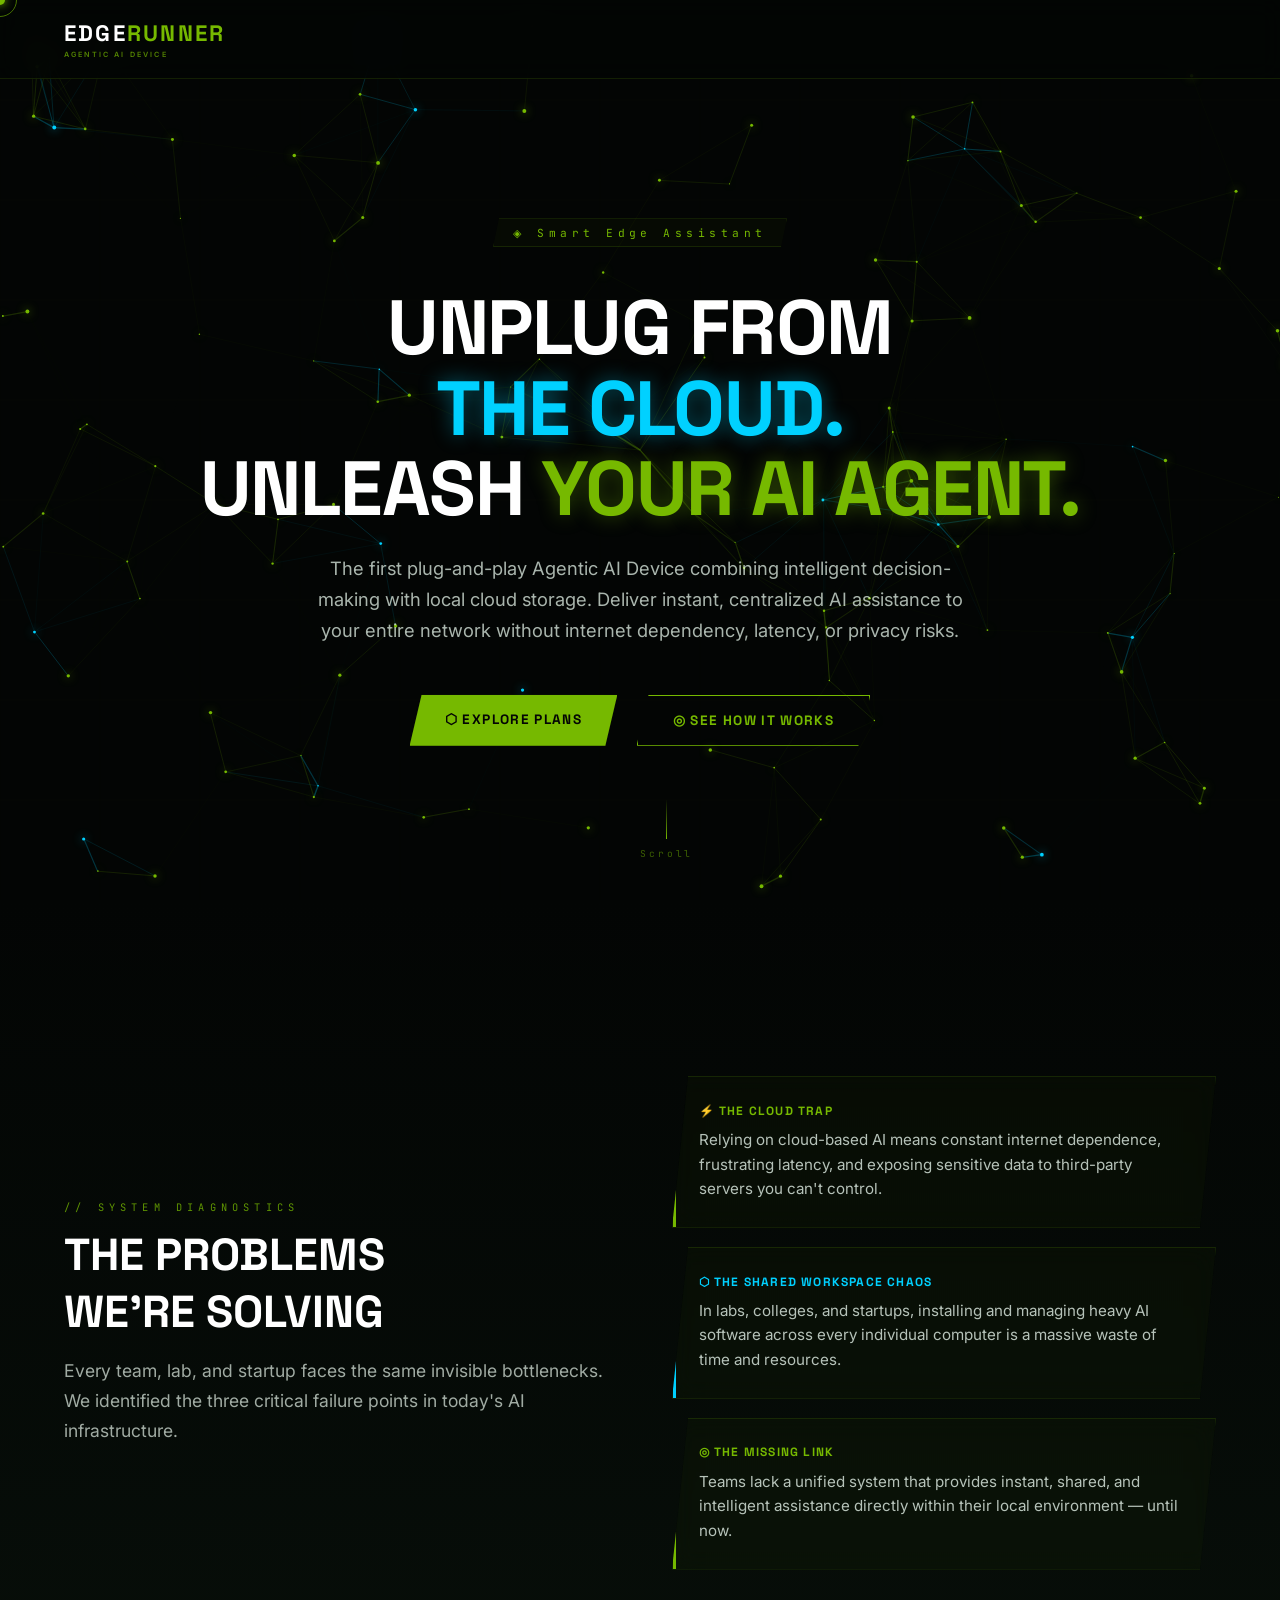
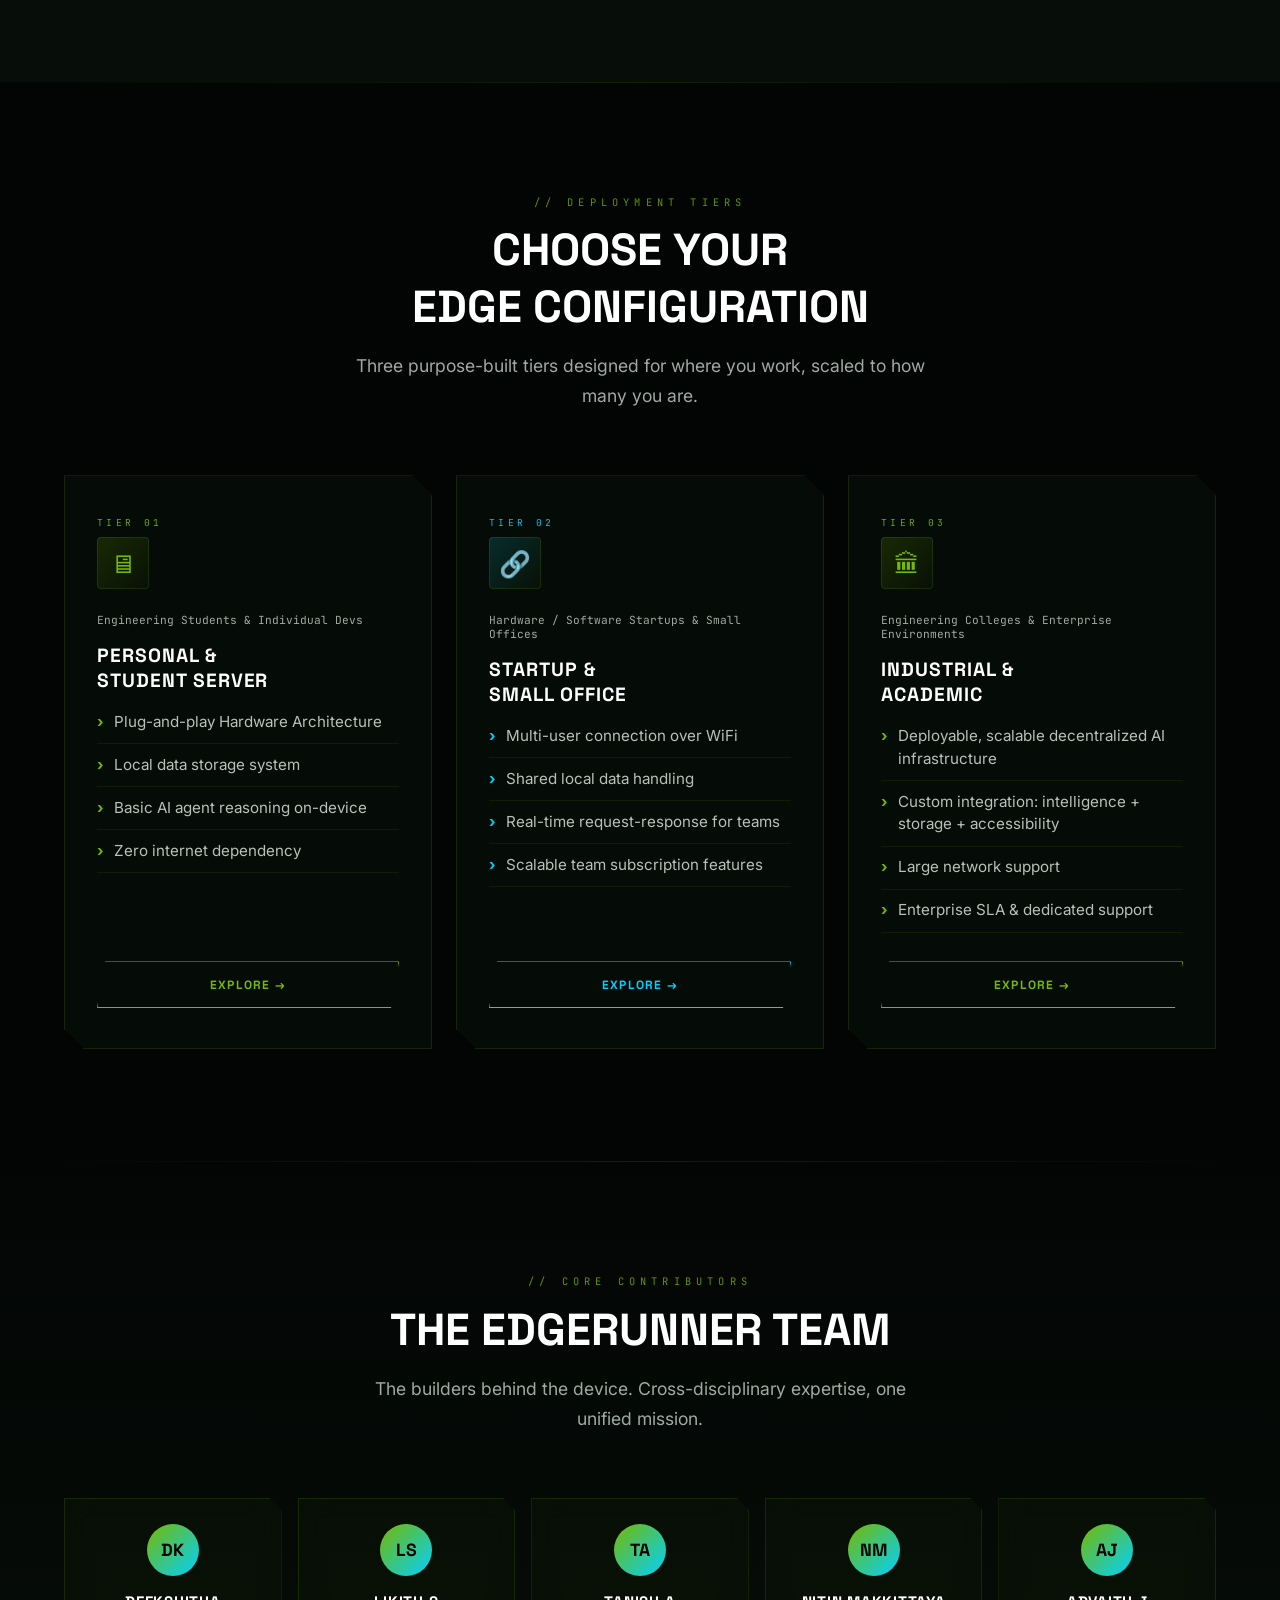
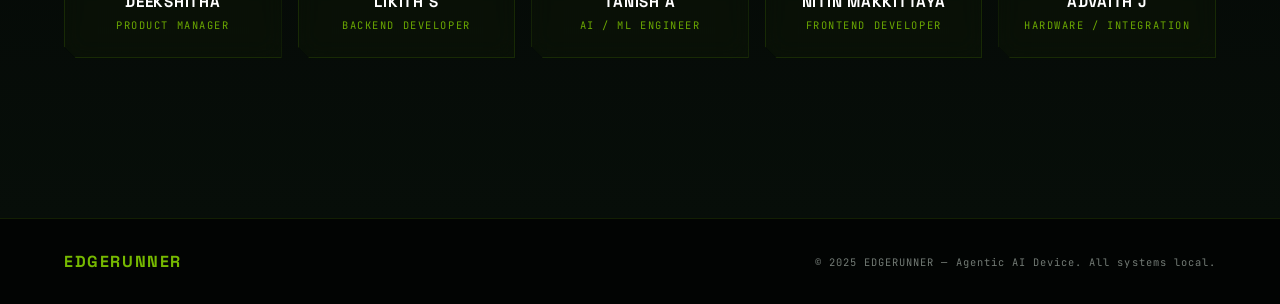
==== commit b21bd6c3: "changes" ====
--- a/index.html
+++ b/index.html
@@ -1,710 +1,172 @@
 <!DOCTYPE html>
 <html lang="en">
 <head>
-    <meta charset="UTF-8">
-    <meta name="viewport" content="width=device-width, initial-scale=1.0">
-    <title>EDGE_RUNNER Minimal Chatbot</title>
-    <link href="https://fonts.googleapis.com/css2?family=Inter:wght@300;400;500;600;700&display=swap" rel="stylesheet">
-    <style>
-        :root {
-            /* Dark Theme Variables */
-            --bg-color: #0f0f10;
-            --surface-color: #1a1a1c;
-            --text-primary: #f0f0f0;
-            --text-secondary: #a0a0a5;
-            --user-msg-bg: #2a2b2f;
-            --accent-color: #e3e3e3;
-            --border-color: #2a2b2f;
-            --hover-color: #232427;
-            --input-bg: #1a1a1c;
-            --dropdown-bg: #232427;
-        }
-
-        * {
-            margin: 0;
-            padding: 0;
-            box-sizing: border-box;
-            font-family: 'Inter', sans-serif;
-        }
-
-        body {
-            background-color: var(--bg-color);
-            color: var(--text-primary);
-            display: flex;
-            height: 100vh;
-            overflow: hidden;
-        }
-
-        /* Sidebar Styles */
-        .sidebar {
-            width: 280px;
-            background-color: var(--bg-color);
-            border-right: 1px solid var(--border-color);
-            padding: 25px 15px;
-            display: flex;
-            flex-direction: column;
-            transition: all 0.3s ease;
-            overflow: hidden;
-            white-space: nowrap; 
-        }
-
-        .sidebar.hidden {
-            width: 0;
-            padding-left: 0;
-            padding-right: 0;
-            border-right: none;
-            opacity: 0;
-        }
-
-        /* Watermark Styles */
-        .watermark {
-            font-family: 'Klavika Bold', 'Klavika', sans-serif; 
-            font-size: 20px; 
-            font-weight: 700; 
-            letter-spacing: 2px;
-            color: var(--text-secondary);
-            opacity: 0.6;
-            padding-left: 5px;
-            margin-bottom: 40px; 
-            user-select: none;
-        }
-
-        .new-chat-btn {
-            display: flex;
-            align-items: center;
-            gap: 10px;
-            background-color: transparent;
-            color: var(--text-primary);
-            border: 1px solid var(--border-color);
-            padding: 12px 16px;
-            border-radius: 12px;
-            font-size: 14px;
-            font-weight: 500;
-            cursor: pointer;
-            transition: background-color 0.2s;
-            width: 100%;
-            margin-bottom: 30px;
-        }
-
-        .new-chat-btn svg {
-            fill: var(--text-primary);
-            min-width: 18px; 
-        }
-
-        .new-chat-btn:hover {
-            background-color: var(--hover-color);
-        }
-
-        /* Sidebar Tools Navigation */
-        .nav-section-title {
-            font-size: 11px;
-            font-weight: 600;
-            color: var(--text-secondary);
-            letter-spacing: 1px;
-            padding-left: 10px;
-            margin-bottom: 10px;
-            opacity: 0.7;
-        }
-
-        .tool-nav-btn {
-            display: flex;
-            align-items: center;
-            gap: 12px;
-            width: 100%;
-            background: transparent;
-            border: none;
-            color: var(--text-secondary);
-            padding: 10px 10px;
-            border-radius: 8px;
-            font-size: 14px;
-            font-weight: 400;
-            cursor: pointer;
-            transition: all 0.2s ease;
-            text-align: left;
-        }
-
-        .tool-nav-btn svg {
-            fill: currentColor;
-            min-width: 18px;
-        }
-
-        .tool-nav-btn:hover {
-            background-color: var(--hover-color);
-            color: var(--text-primary);
-        }
-
-        /* Main Content Styles */
-        .main-content {
-            flex-grow: 1;
-            display: flex;
-            flex-direction: column;
-            position: relative;
-            background-color: var(--bg-color);
-            min-width: 0; 
-        }
-
-        .header {
-            display: flex;
-            justify-content: space-between;
-            align-items: center;
-            padding: 15px 30px;
-            border-bottom: 1px solid transparent;
-        }
-
-        .menu-btn {
-            background: none;
-            border: 1px solid transparent;
-            cursor: pointer;
-            padding: 10px;
-            border-radius: 8px;
-            display: flex;
-            align-items: center;
-            justify-content: center;
-            width: 44px;
-            height: 44px;
-            color: var(--text-secondary);
-            transition: background-color 0.2s, border 0.2s;
-        }
-
-        .menu-btn:hover {
-            background-color: var(--hover-color);
-            border: 1px solid var(--border-color);
-            color: var(--text-primary);
-        }
-
-        .menu-btn svg {
-            fill: currentColor;
-        }
-
-        .user-avatar {
-            width: 36px;
-            height: 36px;
-            background-color: #2a2b2f; 
-            border: 1px solid #404248;
-            color: var(--text-primary);
-            border-radius: 10px;
-            display: flex;
-            align-items: center;
-            justify-content: center;
-            font-weight: 600;
-            font-size: 16px;
-        }
-
-        .chat-container {
-            flex-grow: 1;
-            padding: 20px 15%;
-            overflow-y: auto;
-            display: flex;
-            flex-direction: column;
-            gap: 30px;
-            scroll-behavior: smooth;
-        }
-
-        /* Greeting */
-        .greeting {
-            margin-top: 60px;
-            margin-bottom: 40px;
-            display: flex;
-            flex-direction: column;
-            align-items: flex-start;
-        }
-        
-        .greeting h1 {
-            font-size: 42px;
-            font-weight: 500;
-            letter-spacing: -1px;
-            color: #ffffff; 
-            opacity: 0.9;
-        }
-
-        /* Messages */
-        .message {
-            display: flex;
-            gap: 20px;
-            max-width: 100%;
-            line-height: 1.6;
-        }
-
-        .message.user-message {
-            flex-direction: row-reverse;
-        }
-
-        .message.user-message .message-content {
-            background-color: var(--user-msg-bg);
-            padding: 14px 20px;
-            border-radius: 12px;
-            max-width: 70%;
-            color: var(--text-primary);
-            border: 1px solid var(--border-color);
-        }
-
-        .message.ai-message .message-content {
-            max-width: 80%;
-            padding-top: 5px;
-            color: var(--text-primary);
-        }
-
-        .ai-avatar {
-            min-width: 36px;
-            height: 36px;
-            border-radius: 10px;
-            background-color: var(--surface-color);
-            border: 1px solid var(--border-color);
-            display: flex;
-            align-items: center;
-            justify-content: center;
-            color: var(--text-primary);
-        }
-
-        .ai-avatar svg {
-            width: 20px;
-            height: 20px;
-        }
-
-        /* Input Area */
-        .input-container {
-            padding: 20px 15%;
-            background-color: var(--bg-color);
-        }
-
-        .input-box {
-            display: flex;
-            align-items: center;
-            background-color: var(--input-bg);
-            padding: 12px 20px;
-            border-radius: 12px;
-            border: 1px solid var(--border-color);
-            gap: 10px;
-            box-shadow: 0 4px 20px rgba(0,0,0,0.2);
-            transition: border-color 0.2s;
-            position: relative; /* For dropdown positioning */
-        }
-
-        .input-box:focus-within {
-            border-color: #555860;
-        }
-
-        /* Context Menu (+) Button & Dropdown */
-        .action-menu-wrapper {
-            position: relative;
-            display: flex;
-            align-items: center;
-        }
-
-        .plus-btn {
-            background: none;
-            border: none;
-            cursor: pointer;
-            display: flex;
-            align-items: center;
-            justify-content: center;
-            padding: 6px;
-            border-radius: 50%;
-            background-color: var(--user-msg-bg);
-            color: var(--text-secondary);
-            transition: all 0.2s;
-        }
-
-        .plus-btn:hover {
-            background-color: #404248;
-            color: var(--text-primary);
-            transform: rotate(90deg);
-        }
-
-        .plus-btn svg {
-            width: 20px;
-            height: 20px;
-            fill: currentColor;
-        }
-
-        .action-dropdown {
-            position: absolute;
-            bottom: 140%;
-            left: 0;
-            background-color: var(--dropdown-bg);
-            border: 1px solid var(--border-color);
-            border-radius: 10px;
-            padding: 6px;
-            box-shadow: 0 4px 15px rgba(0,0,0,0.4);
-            display: none; /* Hidden by default */
-            flex-direction: column;
-            min-width: 160px;
-            z-index: 10;
-        }
-
-        .action-dropdown.active {
-            display: flex;
-            animation: fadeIn 0.2s ease;
-        }
-
-        @keyframes fadeIn {
-            from { opacity: 0; transform: translateY(10px); }
-            to { opacity: 1; transform: translateY(0); }
-        }
-
-        .dropdown-item {
-            background: none;
-            border: none;
-            color: var(--text-primary);
-            padding: 10px 12px;
-            border-radius: 6px;
-            display: flex;
-            align-items: center;
-            gap: 10px;
-            cursor: pointer;
-            font-size: 13px;
-            font-weight: 500;
-            transition: background-color 0.2s;
-            text-align: left;
-            width: 100%;
-        }
-
-        .dropdown-item:hover {
-            background-color: #383a40;
-        }
-
-        .dropdown-item svg {
-            fill: var(--text-secondary);
-            width: 16px;
-            height: 16px;
-        }
-
-        /* Input Field */
-        .input-box input {
-            flex-grow: 1;
-            border: none;
-            background: transparent;
-            font-size: 15px;
-            color: var(--text-primary);
-            padding: 10px 5px;
-            outline: none;
-        }
-
-        .input-box input::placeholder {
-            color: #6a6c72;
-        }
-
-        .icon-btn {
-            background: none;
-            border: none;
-            cursor: pointer;
-            display: flex;
-            align-items: center;
-            justify-content: center;
-            padding: 8px;
-            border-radius: 8px;
-            color: var(--text-secondary);
-            transition: background-color 0.2s, color 0.2s;
-        }
-
-        .icon-btn:hover {
-            background-color: var(--hover-color);
-            color: var(--text-primary);
-        }
-
-        .icon-btn svg {
-            width: 20px;
-            height: 20px;
-            fill: currentColor;
-        }
-
-        .send-btn {
-            color: var(--text-primary);
-            display: none; 
-            background-color: var(--user-msg-bg);
-            border: 1px solid var(--border-color);
-        }
-
-        .send-btn:hover {
-            background-color: #404248;
-        }
-
-        /* Typing Indicator */
-        .typing-indicator {
-            display: flex;
-            gap: 5px;
-            padding: 10px 0;
-        }
-        .typing-indicator span {
-            width: 6px;
-            height: 6px;
-            background-color: var(--text-secondary);
-            border-radius: 50%;
-            animation: pulse 1.4s infinite ease-in-out both;
-        }
-        .typing-indicator span:nth-child(1) { animation-delay: -0.32s; }
-        .typing-indicator span:nth-child(2) { animation-delay: -0.16s; }
-        
-        @keyframes pulse {
-            0%, 80%, 100% { opacity: 0.3; transform: scale(0.8); }
-            40% { opacity: 1; transform: scale(1.2); }
-        }
-
-        /* Custom Scrollbar */
-        ::-webkit-scrollbar {
-            width: 6px;
-        }
-        ::-webkit-scrollbar-track {
-            background: transparent; 
-        }
-        ::-webkit-scrollbar-thumb {
-            background: #33353a; 
-            border-radius: 10px;
-        }
-        ::-webkit-scrollbar-thumb:hover {
-            background: #4a4c52; 
-        }
-
-        @media (max-width: 768px) {
-            .sidebar {
-                position: absolute;
-                height: 100%;
-                z-index: 100;
-                box-shadow: 4px 0 20px rgba(0,0,0,0.5);
-            }
-            .sidebar.hidden {
-                width: 0;
-                border: none;
-                box-shadow: none;
-            }
-            .chat-container, .input-container {
-                padding-left: 20px;
-                padding-right: 20px;
-            }
-            .greeting h1 {
-                font-size: 32px;
-            }
-        }
-    </style>
+<meta charset="UTF-8">
+<meta name="viewport" content="width=device-width, initial-scale=1.0">
+<title>EDGERUNNER | Agentic AI Device</title>
+<link href="https://fonts.googleapis.com/css2?family=Space+Grotesk:wght@400;700;900&family=Inter:wght@300;400;600&family=JetBrains+Mono:wght@300;400&display=swap" rel="stylesheet">
+<link rel="stylesheet" href="styles.css">
 </head>
 <body>
 
-    <div class="sidebar" id="sidebar">
-        <div class="watermark">EDGE_RUNNER</div>
+<div class="cursor" id="cursor"></div>
+<div class="cursor-ring" id="cursor-ring"></div>
 
-        <button class="new-chat-btn">
-            <svg xmlns="http://www.w3.org/2000/svg" height="18" viewBox="0 -960 960 960" width="18"><path d="M440-440H200v-80h240v-240h80v240h240v80H520v240h-80v-240Z"/></svg>
-            New Session
-        </button>
+<canvas id="bg-canvas"></canvas>
 
-        <div class="nav-section-title">WORKSPACE</div>
-        
-        <button class="tool-nav-btn">
-            <svg xmlns="http://www.w3.org/2000/svg" height="18" viewBox="0 -960 960 960" width="18"><path d="M240-160q-33 0-56.5-23.5T160-240v-640q0-33 23.5-56.5T240-960h480q33 0 56.5 23.5T800-880v640q0 33-23.5 56.5T720-160H240Zm0-80h480v-640H240v640Zm240-120q33 0 56.5-23.5T560-440q0-33-23.5-56.5T480-520q-33 0-56.5 23.5T400-440q0 33 23.5 56.5T480-360ZM240-880v640-640Z"/></svg>
-            Compressor
-        </button>
-        
-        <button class="tool-nav-btn">
-            <svg xmlns="http://www.w3.org/2000/svg" height="18" viewBox="0 -960 960 960" width="18"><path d="M320-240 80-480l240-240 57 57-184 184 183 183-56 56Zm320 0-57-57 184-184-183-183 56-56 240 240-240 240Z"/></svg>
-            Simulator
-        </button>
-        
-        <button class="tool-nav-btn">
-            <svg xmlns="http://www.w3.org/2000/svg" height="18" viewBox="0 -960 960 960" width="18"><path d="M480-120q-75 0-140.5-28.5t-114-77q-48.5-48.5-77-114T120-480q0-75 28.5-140.5t77-114q48.5-48.5 114-77T480-840q150 0 255 105t105 255q0 150-105 255T480-120Zm0-80q117 0 198.5-81.5T760-480q0-117-81.5-198.5T480-760q-117 0-198.5 81.5T200-480q0 117 81.5 198.5T480-200Z"/></svg>
-            Multi-Model
-        </button>
-        
-        <button class="tool-nav-btn">
-            <svg xmlns="http://www.w3.org/2000/svg" height="18" viewBox="0 -960 960 960" width="18"><path d="M480-80q-82 0-155-31.5t-127.5-86Q143-252 111.5-325T80-480q0-83 31.5-156t86-127Q252-817 325-848.5T480-880q83 0 156 31.5T763-763q54 54 85.5 127T880-480q0 82-31.5 155T763-197.5q-54 54.5-127 86T480-80Zm0-100q42 0 81-12t75-35q-27-23-58-35.5T512-280H448q-35 0-66 12.5T324-227q36 23 75 35t81 12Z"/></svg>
-            Translator
-        </button>
+<nav>
+  <a href="index.html" class="nav-logo">EDGE<span>RUNNER</span></a>
+  <ul class="nav-links">
+
+  </ul>
+</nav>
+
+<section id="hero">
+  <div class="hero-badge">◈ Smart Edge Assistant</div>
+  <h1 class="hero-headline">
+    Unplug from<br>
+    <span class="hl-blue">the Cloud.</span><br>
+    Unleash <span class="hl-green">your AI Agent.</span>
+  </h1>
+  <p class="hero-sub">
+    The first plug-and-play Agentic AI Device combining intelligent decision-making with local cloud storage. Deliver instant, centralized AI assistance to your entire network without internet dependency, latency, or privacy risks.
+  </p>
+  <div class="hero-ctas">
+    <a href="#features" class="btn-primary"><span style="position:relative;z-index:1">⬡ Explore Plans</span></a>
+    <a href="#problem" class="btn-secondary">◎ See How It Works</a>
+  </div>
+  <div class="scroll-hint">
+    <div class="line"></div>
+    <span>Scroll</span>
+  </div>
+</section>
+
+<section id="problem">
+  <div class="problem-grid">
+    <div class="problem-left reveal">
+      <div class="section-label">// System Diagnostics</div>
+      <h2 class="section-title">The Problems<br>We're Solving</h2>
+      <p class="section-desc">
+        Every team, lab, and startup faces the same invisible bottlenecks. We identified the three critical failure points in today's AI infrastructure.
+      </p>
+    </div>
+    <div class="problem-cards">
+      <div class="problem-card c1 reveal reveal-delay-1">
+        <div class="problem-card-label">⚡ The Cloud Trap</div>
+        <p>Relying on cloud-based AI means constant internet dependence, frustrating latency, and exposing sensitive data to third-party servers you can't control.</p>
+      </div>
+      <div class="problem-card c2 reveal reveal-delay-2">
+        <div class="problem-card-label">⬡ The Shared Workspace Chaos</div>
+        <p>In labs, colleges, and startups, installing and managing heavy AI software across every individual computer is a massive waste of time and resources.</p>
+      </div>
+      <div class="problem-card c3 reveal reveal-delay-3">
+        <div class="problem-card-label">◎ The Missing Link</div>
+        <p>Teams lack a unified system that provides instant, shared, and intelligent assistance directly within their local environment — until now.</p>
+      </div>
+    </div>
+  </div>
+</section>
+
+<div class="divider"></div>
+
+<section id="features">
+  <div class="features-header reveal">
+    <div class="section-label">// Deployment Tiers</div>
+    <h2 class="section-title">Choose Your<br>Edge Configuration</h2>
+    <p class="section-desc">Three purpose-built tiers designed for where you work, scaled to how many you are.</p>
+  </div>
+
+  <div class="features-grid">
+    <div class="feature-card fc1 reveal reveal-delay-1" style="display: flex; flex-direction: column;">
+      <div class="feature-card-glow"></div>
+      <div class="feature-tag">Tier 01</div>
+      <div class="feature-icon">🖥</div>
+      <div class="feature-target">Engineering Students & Individual Devs</div>
+      <h3>Personal &amp;<br>Student Server</h3>
+      <ul class="feature-list" style="flex-grow: 1;">
+        <li>Plug-and-play Hardware Architecture</li>
+        <li>Local data storage system</li>
+        <li>Basic AI agent reasoning on-device</li>
+        <li>Zero internet dependency</li>
+      </ul>
+      <a href="personal.html" class="btn-feature">Explore →</a>
     </div>
 
-    <div class="main-content">
-        <div class="header">
-            <button class="menu-btn" id="menuBtn">
-                <svg xmlns="http://www.w3.org/2000/svg" height="24" viewBox="0 -960 960 960" width="24"><path d="M120-240v-80h720v80H120Zm0-200v-80h720v80H120Zm0-200v-80h720v80H120Z"/></svg>
-            </button>
-            <div class="user-avatar">U</div>
-        </div>
-
-        <div class="chat-container" id="chatContainer">
-            <div class="greeting" id="greetingArea">
-                <h1>Ready to assist.</h1>
-            </div>
-            </div>
-
-        <div class="input-container">
-            <div class="input-box">
-                <div class="action-menu-wrapper" id="actionMenuWrapper">
-                    <button class="plus-btn" id="plusBtn">
-                        <svg xmlns="http://www.w3.org/2000/svg" viewBox="0 -960 960 960"><path d="M440-440H200v-80h240v-240h80v240h240v80H520v240h-80v-240Z"/></svg>
-                    </button>
-                    
-                    <div class="action-dropdown" id="actionDropdown">
-                        <button class="dropdown-item">
-                            <svg xmlns="http://www.w3.org/2000/svg" viewBox="0 -960 960 960"><path d="M440-320v-326L336-542l-56-58 200-200 200 200-56 58-104-104v326h-80ZM240-160q-33 0-56.5-23.5T160-240v-120h80v120h480v-120h80v120q0 33-23.5 56.5T720-160H240Z"/></svg>
-                            Upload files
-                        </button>
-                    </div>
-                </div>
-
-                <input type="text" id="userInput" placeholder="Type your message...">
-                <button class="icon-btn send-btn" id="sendBtn">
-                    <svg xmlns="http://www.w3.org/2000/svg" height="20" viewBox="0 -960 960 960" width="20"><path d="M120-160v-640l760 320-760 320Zm80-120 474-200-474-200v140l240 60-240 60v140Zm0 0v-400 400Z"/></svg>
-                </button>
-            </div>
-        </div>
+    <div class="feature-card fc2 reveal reveal-delay-2" style="display: flex; flex-direction: column;">
+      <div class="feature-card-glow"></div>
+      <div class="feature-tag">Tier 02</div>
+      <div class="feature-icon">🔗</div>
+      <div class="feature-target">Hardware / Software Startups & Small Offices</div>
+      <h3>Startup &amp;<br>Small Office</h3>
+      <ul class="feature-list" style="flex-grow: 1;">
+        <li>Multi-user connection over WiFi</li>
+        <li>Shared local data handling</li>
+        <li>Real-time request-response for teams</li>
+        <li>Scalable team subscription features</li>
+      </ul>
+      <a href="startup.html" class="btn-feature">Explore  →</a>
     </div>
 
-    <script>
-        // UI Elements
-        const chatContainer = document.getElementById('chatContainer');
-        const userInput = document.getElementById('userInput');
-        const sendBtn = document.getElementById('sendBtn');
-        const greetingArea = document.getElementById('greetingArea');
-        const menuBtn = document.getElementById('menuBtn');
-        const sidebar = document.getElementById('sidebar');
-        
-        // Plus Dropdown Elements
-        const plusBtn = document.getElementById('plusBtn');
-        const actionDropdown = document.getElementById('actionDropdown');
-        const actionMenuWrapper = document.getElementById('actionMenuWrapper');
+    <div class="feature-card fc3 reveal reveal-delay-3" style="display: flex; flex-direction: column;">
+      <div class="feature-card-glow"></div>
+      <div class="feature-tag">Tier 03</div>
+      <div class="feature-icon">🏛</div>
+      <div class="feature-target">Engineering Colleges & Enterprise Environments</div>
+      <h3>Industrial &amp;<br>Academic</h3>
+      <ul class="feature-list" style="flex-grow: 1;">
+        <li>Deployable, scalable decentralized AI infrastructure</li>
+        <li>Custom integration: intelligence + storage + accessibility</li>
+        <li>Large network support</li>
+        <li>Enterprise SLA &amp; dedicated support</li>
+      </ul>
+      <a href="industrial.html" class="btn-feature">Explore →</a>
+    </div>
+  </div>
+</section>
 
-        // Sidebar Toggle Logic
-        menuBtn.addEventListener('click', () => {
-            sidebar.classList.toggle('hidden');
-        });
+<div class="divider"></div>
 
-        // Plus Button Toggle Logic
-        plusBtn.addEventListener('click', (e) => {
-            e.stopPropagation(); // Prevents the document click listener from firing immediately
-            actionDropdown.classList.toggle('active');
-        });
+<section id="team">
+  <div class="team-header reveal">
+    <div class="section-label">// Core Contributors</div>
+    <h2 class="section-title">The EDGERUNNER Team</h2>
+    <p class="section-desc" style="margin: 0 auto;">The builders behind the device. Cross-disciplinary expertise, one unified mission.</p>
+  </div>
 
-        // Close dropdown when clicking outside
-        document.addEventListener('click', (e) => {
-            if (!actionMenuWrapper.contains(e.target)) {
-                actionDropdown.classList.remove('active');
-            }
-        });
+  <div class="team-grid">
+    <div class="team-card reveal">
+      <div class="team-avatar">DK</div>
+      <div class="team-name">Deekshitha</div>
+      <div class="team-role">Product Manager</div>
+    </div>
+    <div class="team-card reveal reveal-delay-1">
+      <div class="team-avatar">LS</div>
+      <div class="team-name">Likith S</div>
+      <div class="team-role">Backend Developer</div>
+    </div>
+    <div class="team-card reveal reveal-delay-2">
+      <div class="team-avatar">TA</div>
+      <div class="team-name">Tanish A</div>
+      <div class="team-role">AI / ML Engineer</div>
+    </div>
+    <div class="team-card reveal reveal-delay-3">
+      <div class="team-avatar">NM</div>
+      <div class="team-name">Nitin Makkittaya</div>
+      <div class="team-role">Frontend Developer</div>
+    </div>
+    <div class="team-card reveal reveal-delay-3">
+      <div class="team-avatar">AJ</div>
+      <div class="team-name">Advaith J</div>
+      <div class="team-role">Hardware / Integration</div>
+    </div>
+  </div>
+</section>
 
-        // Close dropdown if hitting Escape key
-        document.addEventListener('keydown', (e) => {
-            if (e.key === 'Escape') {
-                actionDropdown.classList.remove('active');
-            }
-        });
+<footer>
+  <div class="footer-logo">EDGERUNNER</div>
+  <div class="footer-copy">© 2025 EDGERUNNER — Agentic AI Device. All systems local.</div>
+</footer>
 
-        // AI Avatar SVG 
-        const aiSvg = `<svg xmlns="http://www.w3.org/2000/svg" viewBox="0 0 24 24"><circle cx="8" cy="12" r="6" fill="currentColor" opacity="0.5"/><circle cx="16" cy="12" r="6" fill="currentColor" opacity="0.9"/></svg>`;
-
-        // Show/Hide send button based on input
-        userInput.addEventListener('input', () => {
-            if (userInput.value.trim().length > 0) {
-                sendBtn.style.display = 'flex';
-            } else {
-                sendBtn.style.display = 'none';
-            }
-        });
-
-        // Send message on Enter key
-        userInput.addEventListener('keypress', (e) => {
-            if (e.key === 'Enter') {
-                handleSend();
-            }
-        });
-
-        // Send message on Button click
-        sendBtn.addEventListener('click', handleSend);
-
-        function handleSend() {
-            const text = userInput.value.trim();
-            if (text === '') return;
-
-            // Remove greeting if it's the first message
-            if (greetingArea) {
-                greetingArea.style.display = 'none';
-            }
-
-            // Append User Message
-            appendMessage('user', text);
-            userInput.value = '';
-            sendBtn.style.display = 'none';
-
-            // Show typing indicator
-            const typingIndicatorId = showTypingIndicator();
-
-            // Simulate AI delay and response
-            setTimeout(() => {
-                removeTypingIndicator(typingIndicatorId);
-                const aiResponse = generateSimulatedResponse(text);
-                appendMessage('ai', aiResponse);
-            }, 1000 + Math.random() * 1000); 
-        }
-
-        function appendMessage(sender, text) {
-            const messageDiv = document.createElement('div');
-            messageDiv.classList.add('message');
-            messageDiv.classList.add(sender === 'user' ? 'user-message' : 'ai-message');
-
-            let innerHTML = '';
-
-            if (sender === 'ai') {
-                innerHTML = `
-                    <div class="ai-avatar">
-                        ${aiSvg}
-                    </div>
-                    <div class="message-content">${formatText(text)}</div>
-                `;
-            } else {
-                innerHTML = `
-                    <div class="message-content">${text}</div>
-                `;
-            }
-
-            messageDiv.innerHTML = innerHTML;
-            chatContainer.appendChild(messageDiv);
-            scrollToBottom();
-        }
-
-        function showTypingIndicator() {
-            const id = 'typing-' + Date.now();
-            const messageDiv = document.createElement('div');
-            messageDiv.classList.add('message', 'ai-message');
-            messageDiv.id = id;
-            
-            messageDiv.innerHTML = `
-                <div class="ai-avatar">${aiSvg}</div>
-                <div class="message-content">
-                    <div class="typing-indicator">
-                        <span></span><span></span><span></span>
-                    </div>
-                </div>
-            `;
-            
-            chatContainer.appendChild(messageDiv);
-            scrollToBottom();
-            return id;
-        }
-
-        function removeTypingIndicator(id) {
-            const element = document.getElementById(id);
-            if (element) {
-                element.remove();
-            }
-        }
-
-        function scrollToBottom() {
-            chatContainer.scrollTop = chatContainer.scrollHeight;
-        }
-
-        function formatText(text) {
-            return text
-                .replace(/\*\*(.*?)\*\*/g, '<strong>$1</strong>')
-                .replace(/\n/g, '<br>');
-        }
-
-        function generateSimulatedResponse(input) {
-            const lowerInput = input.toLowerCase();
-            if (lowerInput.includes('upload')) {
-                return "You can click the `+` button in the text input area to open the file upload menu.";
-            } else if (lowerInput.includes('tool') || lowerInput.includes('compressor') || lowerInput.includes('simulator')) {
-                return "The new Workspace Tools (Compressor, Simulator, Multi-Model, Translator) are available in the sidebar navigation.";
-            } else {
-                return "System logged. Processing input through the EDGE_RUNNER interface.";
-            }
-        }
-    </script>
+<script src="script.js"></script>
 </body>
-</html>+</html>
--- a/styles.css
+++ b/styles.css
@@ -0,0 +1,477 @@
+:root {
+  /* NVIDIA-inspired Palette */
+  --nv-green: #76b900;
+  --nv-green-glow: rgba(118, 185, 0, 0.4);
+  --tech-blue: #00d1ff;
+  --dark: #030504;
+  --deep: #070e09;
+  --glass: rgba(118, 185, 0, 0.03);
+  --glass-border: rgba(118, 185, 0, 0.15);
+  --text-main: #e2f0e6;
+}
+
+*, *::before, *::after { margin: 0; padding: 0; box-sizing: border-box; }
+
+html { scroll-behavior: smooth; }
+
+body {
+  background: var(--dark);
+  color: var(--text-main);
+  font-family: 'Inter', sans-serif;
+  overflow-x: hidden;
+  cursor: none;
+}
+
+/* CUSTOM CURSOR */
+.cursor {
+  position: fixed; width: 10px; height: 10px;
+  background: var(--nv-green); border-radius: 50%;
+  pointer-events: none; z-index: 9999;
+  transform: translate(-50%, -50%);
+  transition: transform 0.1s, background 0.3s;
+  box-shadow: 0 0 10px var(--nv-green);
+}
+.cursor-ring {
+  position: fixed; width: 34px; height: 34px;
+  border: 1px solid var(--nv-green); border-radius: 50%;
+  pointer-events: none; z-index: 9998;
+  transform: translate(-50%, -50%);
+  transition: all 0.15s ease;
+  opacity: 0.6;
+}
+
+/* CANVAS BACKGROUND */
+#bg-canvas {
+  position: fixed; top: 0; left: 0;
+  width: 100%; height: 100%;
+  z-index: 0; pointer-events: none;
+}
+
+/* ─── NAV ─── */
+nav {
+  position: fixed; top: 0; left: 0; right: 0;
+  z-index: 100;
+  display: flex; align-items: center; justify-content: space-between;
+  padding: 1.2rem 5%;
+  background: rgba(3, 5, 4, 0.8);
+  backdrop-filter: blur(12px);
+  border-bottom: 1px solid var(--glass-border);
+}
+
+.nav-logo {
+  font-family: 'Space Grotesk', sans-serif;
+  font-weight: 900; font-size: 1.4rem;
+  color: #fff;
+  letter-spacing: 0.1em;
+  text-decoration: none;
+  position: relative;
+}
+.nav-logo span { color: var(--nv-green); }
+.nav-logo::after {
+  content: 'AGENTIC AI DEVICE';
+  display: block;
+  font-size: 0.45rem;
+  letter-spacing: 0.3em;
+  color: rgba(118, 185, 0, 0.7);
+  font-weight: 600;
+  margin-top: 2px;
+  font-family: 'Inter', sans-serif;
+}
+
+.nav-links { display: flex; gap: 2.5rem; list-style: none; }
+.nav-links a {
+  font-family: 'JetBrains Mono', monospace;
+  font-size: 0.75rem; letter-spacing: 0.2em;
+  color: rgba(226, 240, 230, 0.6);
+  text-decoration: none; text-transform: uppercase;
+  transition: color 0.3s;
+  position: relative;
+}
+.nav-links a::after {
+  content: ''; position: absolute; bottom: -4px; left: 0;
+  width: 0; height: 1px; background: var(--nv-green);
+  transition: width 0.3s;
+}
+.nav-links a:hover { color: var(--nv-green); }
+.nav-links a:hover::after { width: 100%; }
+
+/* ─── HERO & SUB-PAGES ─── */
+#hero {
+  position: relative; z-index: 1;
+  min-height: 100vh;
+  display: flex; flex-direction: column;
+  align-items: center; justify-content: center;
+  text-align: center;
+  padding: 8rem 5% 4rem;
+}
+
+.page-header {
+  position: relative; z-index: 1;
+  min-height: 70vh;
+  display: flex; flex-direction: column;
+  align-items: center; justify-content: center;
+  text-align: center;
+  padding: 8rem 5% 4rem;
+}
+
+.hero-badge {
+  font-family: 'JetBrains Mono', monospace;
+  font-size: 0.7rem; letter-spacing: 0.4em;
+  color: var(--nv-green);
+  border: 1px solid var(--glass-border);
+  padding: 0.4rem 1.2rem;
+  margin-bottom: 2.5rem;
+  clip-path: polygon(6px 0%, 100% 0%, calc(100% - 6px) 100%, 0% 100%);
+  background: var(--glass);
+  animation: fadeSlideDown 0.8s ease both;
+}
+
+.hero-headline {
+  font-family: 'Space Grotesk', sans-serif;
+  font-weight: 900;
+  font-size: clamp(2.2rem, 6vw, 5rem);
+  line-height: 1.05;
+  color: #fff;
+  text-transform: uppercase;
+  letter-spacing: -0.02em;
+  margin-bottom: 1.5rem;
+  animation: fadeSlideDown 0.8s 0.1s ease both;
+}
+.hero-headline .hl-blue { color: var(--tech-blue); text-shadow: 0 0 20px rgba(0, 209, 255, 0.4); }
+.hero-headline .hl-green { color: var(--nv-green); text-shadow: 0 0 20px rgba(118, 185, 0, 0.4); }
+
+.hero-sub {
+  font-size: 1.15rem; font-weight: 400;
+  color: rgba(226, 240, 230, 0.75);
+  max-width: 680px; line-height: 1.7;
+  margin-bottom: 3rem;
+  animation: fadeSlideDown 0.8s 0.2s ease both;
+}
+
+.hero-ctas {
+  display: flex; gap: 1.2rem; flex-wrap: wrap; justify-content: center;
+  animation: fadeSlideDown 0.8s 0.3s ease both;
+}
+
+.btn-primary {
+  font-family: 'Space Grotesk', sans-serif; font-size: 0.85rem;
+  font-weight: 700; letter-spacing: 0.1em;
+  padding: 1rem 2.2rem;
+  background: var(--nv-green);
+  color: var(--dark); text-decoration: none; text-transform: uppercase;
+  clip-path: polygon(12px 0%, 100% 0%, calc(100% - 12px) 100%, 0% 100%);
+  transition: all 0.3s; cursor: none;
+  box-shadow: 0 0 25px var(--nv-green-glow);
+  position: relative; overflow: hidden;
+  display: inline-block;
+}
+.btn-primary:hover { 
+  background: #88d400; 
+  box-shadow: 0 0 40px rgba(118, 185, 0, 0.6); 
+  transform: translateY(-2px);
+}
+
+.btn-secondary {
+  font-family: 'Space Grotesk', sans-serif; font-size: 0.85rem;
+  font-weight: 700; letter-spacing: 0.1em;
+  padding: 1rem 2.2rem;
+  background: transparent;
+  border: 1px solid var(--nv-green); color: var(--nv-green);
+  text-decoration: none; text-transform: uppercase;
+  clip-path: polygon(12px 0%, 100% 0%, calc(100% - 12px) 100%, 0% 100%);
+  transition: all 0.3s; cursor: none;
+  display: inline-block;
+}
+.btn-secondary:hover { background: var(--glass); box-shadow: inset 0 0 15px var(--nv-green-glow); }
+
+/* Scroll indicator */
+.scroll-hint {
+  position: absolute; bottom: 2.5rem; left: 50%;
+  transform: translateX(-50%);
+  display: flex; flex-direction: column; align-items: center; gap: 0.5rem;
+  font-family: 'JetBrains Mono', monospace; font-size: 0.6rem;
+  color: rgba(118, 185, 0, 0.5); letter-spacing: 0.3em;
+  animation: fadeSlideDown 1s 0.6s ease both;
+}
+.scroll-hint .line {
+  width: 1px; height: 40px;
+  background: linear-gradient(to bottom, transparent, var(--nv-green));
+  animation: scrollPulse 2s infinite;
+}
+
+/* ─── SECTION SHARED ─── */
+section { position: relative; z-index: 1; }
+
+.section-label {
+  font-family: 'JetBrains Mono', monospace;
+  font-size: 0.65rem; letter-spacing: 0.5em;
+  color: var(--nv-green); text-transform: uppercase;
+  margin-bottom: 0.8rem; opacity: 0.8;
+}
+
+.section-title {
+  font-family: 'Space Grotesk', sans-serif;
+  font-weight: 700; font-size: clamp(1.6rem, 3.5vw, 2.8rem);
+  color: #fff; text-transform: uppercase; letter-spacing: 0em;
+  margin-bottom: 1rem;
+}
+
+.section-desc {
+  font-size: 1.1rem; color: rgba(226, 240, 230, 0.7);
+  max-width: 580px; line-height: 1.7;
+}
+
+/* ─── PROBLEM ─── */
+#problem {
+  padding: 7rem 5%;
+  background: linear-gradient(180deg, var(--dark) 0%, var(--deep) 100%);
+}
+
+.problem-grid {
+  display: grid; grid-template-columns: 1fr 1fr;
+  gap: 4rem; align-items: center;
+  max-width: 1200px; margin: 4rem auto 0;
+}
+
+.problem-left .section-desc { max-width: 100%; }
+
+.problem-cards { display: flex; flex-direction: column; gap: 1.2rem; }
+
+.problem-card {
+  background: var(--glass);
+  border: 1px solid var(--glass-border);
+  backdrop-filter: blur(12px);
+  padding: 1.6rem;
+  clip-path: polygon(16px 0%, 100% 0%, calc(100% - 16px) 100%, 0% 100%);
+  position: relative; overflow: hidden;
+  transition: border-color 0.3s, transform 0.3s;
+}
+.problem-card::before {
+  content: ''; position: absolute; left: 0; top: 0; bottom: 0;
+  width: 3px;
+  background: var(--nv-green);
+}
+.problem-card.c2::before { background: var(--tech-blue); }
+.problem-card:hover { border-color: rgba(118, 185, 0, 0.4); transform: translateX(6px); }
+
+.problem-card-label {
+  font-family: 'Space Grotesk', sans-serif; font-size: 0.75rem;
+  letter-spacing: 0.1em; font-weight: 700;
+  margin-bottom: 0.6rem; text-transform: uppercase;
+}
+.c1 .problem-card-label, .c3 .problem-card-label { color: var(--nv-green); }
+.c2 .problem-card-label { color: var(--tech-blue); }
+
+.problem-card p { font-size: 0.95rem; color: rgba(226, 240, 230, 0.8); line-height: 1.6; }
+
+/* ─── FEATURES ─── */
+#features {
+  padding: 7rem 5%;
+}
+
+.features-header { text-align: center; margin-bottom: 4rem; }
+.features-header .section-desc { margin: 0 auto; }
+
+.features-grid {
+  display: grid; grid-template-columns: repeat(3, 1fr);
+  gap: 1.5rem; max-width: 1200px; margin: 0 auto;
+}
+
+.feature-card {
+  background: rgba(7, 14, 9, 0.8);
+  border: 1px solid var(--glass-border);
+  backdrop-filter: blur(20px);
+  padding: 2.5rem 2rem;
+  position: relative; overflow: hidden;
+  transition: transform 0.4s, border-color 0.4s, box-shadow 0.4s;
+  clip-path: polygon(0 0, calc(100% - 20px) 0, 100% 20px, 100% 100%, 20px 100%, 0 calc(100% - 20px));
+}
+
+.feature-card::after {
+  content: ''; position: absolute;
+  top: -1px; right: -1px;
+  width: 20px; height: 20px;
+  background: var(--glass-border);
+  clip-path: polygon(0 0, 100% 100%, 100% 0);
+  transition: background 0.3s;
+}
+
+.feature-card.fc1 { --accent: var(--nv-green); }
+.feature-card.fc2 { --accent: var(--tech-blue); }
+.feature-card.fc3 { --accent: var(--nv-green); }
+
+.feature-card:hover {
+  transform: translateY(-8px);
+  border-color: var(--accent);
+  box-shadow: 0 20px 60px rgba(0,0,0,0.6), 0 0 30px rgba(118, 185, 0, 0.1);
+}
+.feature-card:hover::after { background: var(--accent); }
+
+.feature-card-glow {
+  position: absolute; top: 0; left: 0; right: 0;
+  height: 2px; background: linear-gradient(90deg, transparent, var(--accent), transparent);
+  opacity: 0; transition: opacity 0.4s;
+}
+.feature-card:hover .feature-card-glow { opacity: 1; }
+
+.feature-tag {
+  font-family: 'JetBrains Mono', monospace; font-size: 0.6rem;
+  letter-spacing: 0.35em; text-transform: uppercase;
+  color: var(--accent); margin-bottom: 0.5rem; opacity: 0.9;
+}
+
+.feature-icon {
+  width: 52px; height: 52px; margin-bottom: 1.5rem;
+  border: 1px solid var(--glass-border); border-radius: 4px;
+  display: flex; align-items: center; justify-content: center;
+  background: var(--glass);
+  font-size: 1.6rem;
+  position: relative;
+  color: var(--accent);
+}
+.feature-icon::before {
+  content: ''; position: absolute; inset: -1px;
+  background: linear-gradient(135deg, var(--accent), transparent);
+  opacity: 0.15; border-radius: 4px;
+}
+
+.feature-card h3 {
+  font-family: 'Space Grotesk', sans-serif; font-size: 1.2rem;
+  font-weight: 700; color: #fff;
+  text-transform: uppercase; letter-spacing: 0.05em;
+  margin-bottom: 0.5rem;
+}
+
+.feature-target {
+  font-family: 'JetBrains Mono', monospace; font-size: 0.7rem;
+  color: rgba(226, 240, 230, 0.7); margin-bottom: 1rem;
+}
+
+.feature-list {
+  list-style: none; margin-bottom: 1.8rem;
+}
+.feature-list li {
+  font-size: 0.95rem; color: rgba(226, 240, 230, 0.8);
+  padding: 0.6rem 0; border-bottom: 1px solid rgba(118, 185, 0, 0.1);
+  display: flex; gap: 0.6rem; align-items: flex-start;
+  line-height: 1.5;
+}
+.feature-list li::before { content: '›'; color: var(--accent); flex-shrink: 0; font-weight: bold;}
+
+.btn-feature {
+  display: block; text-align: center;
+  font-family: 'Space Grotesk', sans-serif; font-size: 0.75rem;
+  font-weight: 700; letter-spacing: 0.1em;
+  padding: 0.9rem 1.5rem;
+  border: 1px solid var(--accent); color: var(--accent);
+  text-decoration: none; text-transform: uppercase;
+  clip-path: polygon(8px 0%, 100% 0%, calc(100% - 8px) 100%, 0% 100%);
+  background: transparent;
+  transition: all 0.3s; cursor: none;
+  margin-top: auto;
+}
+.btn-feature:hover { background: var(--accent); color: var(--dark); box-shadow: 0 0 15px rgba(118, 185, 0, 0.3); }
+
+/* ─── DIVIDER ─── */
+.divider {
+  height: 1px; max-width: 1200px; margin: 0 auto;
+  background: linear-gradient(90deg, transparent, var(--glass-border), transparent);
+}
+
+/* ─── TEAM ─── */
+#team {
+  padding: 7rem 5%;
+  background: linear-gradient(180deg, var(--dark) 0%, var(--deep) 100%);
+}
+
+.team-header { text-align: center; margin-bottom: 4rem; }
+
+.team-grid {
+  display: grid; 
+  grid-template-columns: repeat(5, 1fr);
+  gap: 1rem; 
+  max-width: 1200px; 
+  margin: 0 auto 3rem;
+}
+
+.team-card {
+  background: var(--glass);
+  border: 1px solid var(--glass-border);
+  backdrop-filter: blur(12px);
+  padding: 1.6rem 1rem;
+  text-align: center;
+  clip-path: polygon(0 0, calc(100% - 12px) 0, 100% 12px, 100% 100%, 12px 100%, 0 calc(100% - 12px));
+  transition: border-color 0.3s, transform 0.3s;
+  position: relative;
+}
+.team-card:hover { border-color: var(--nv-green); transform: translateY(-4px); box-shadow: 0 10px 30px rgba(0,0,0,0.5); }
+
+.team-avatar {
+  width: 52px; height: 52px; border-radius: 50%;
+  background: linear-gradient(135deg, var(--nv-green), var(--tech-blue));
+  display: flex; align-items: center; justify-content: center;
+  font-family: 'Space Grotesk', sans-serif; font-weight: 900;
+  font-size: 1.1rem; color: var(--dark);
+  margin: 0 auto 1rem;
+}
+
+.team-name {
+  font-family: 'Space Grotesk', sans-serif; font-weight: 700;
+  font-size: 0.95rem; color: #fff; letter-spacing: 0.05em;
+  text-transform: uppercase; margin-bottom: 0.4rem;
+}
+
+.team-role {
+  font-family: 'JetBrains Mono', monospace; font-size: 0.65rem;
+  color: var(--nv-green); letter-spacing: 0.15em; opacity: 0.9;
+  text-transform: uppercase;
+}
+
+/* ─── FOOTER ─── */
+footer {
+  position: relative; z-index: 1;
+  border-top: 1px solid var(--glass-border);
+  padding: 2rem 5%;
+  display: flex; align-items: center; justify-content: space-between;
+  background: rgba(3, 5, 4, 0.95);
+}
+
+.footer-logo {
+  font-family: 'Space Grotesk', sans-serif; font-weight: 900;
+  font-size: 1rem; color: var(--nv-green); letter-spacing: 0.1em;
+}
+
+.footer-copy {
+  font-family: 'JetBrains Mono', monospace; font-size: 0.65rem;
+  color: rgba(226, 240, 230, 0.5); letter-spacing: 0.1em;
+}
+
+/* ─── ANIMATIONS ─── */
+@keyframes fadeSlideDown {
+  from { opacity: 0; transform: translateY(-20px); }
+  to { opacity: 1; transform: translateY(0); }
+}
+@keyframes scrollPulse {
+  0%, 100% { opacity: 0.4; transform: scaleY(1); }
+  50% { opacity: 1; transform: scaleY(1.15); }
+}
+
+/* Reveal on scroll */
+.reveal {
+  opacity: 0; transform: translateY(30px);
+  transition: opacity 0.7s ease, transform 0.7s ease;
+}
+.reveal.visible { opacity: 1; transform: translateY(0); }
+.reveal-delay-1 { transition-delay: 0.1s; }
+.reveal-delay-2 { transition-delay: 0.2s; }
+.reveal-delay-3 { transition-delay: 0.3s; }
+
+@media (max-width: 1000px) {
+  .team-grid { grid-template-columns: repeat(auto-fit, minmax(160px, 1fr)); }
+}
+@media (max-width: 900px) {
+  .features-grid { grid-template-columns: 1fr; }
+  .problem-grid { grid-template-columns: 1fr; }
+  .nav-links { display: none; }
+  footer { flex-direction: column; gap: 1rem; text-align: center; }
+}
